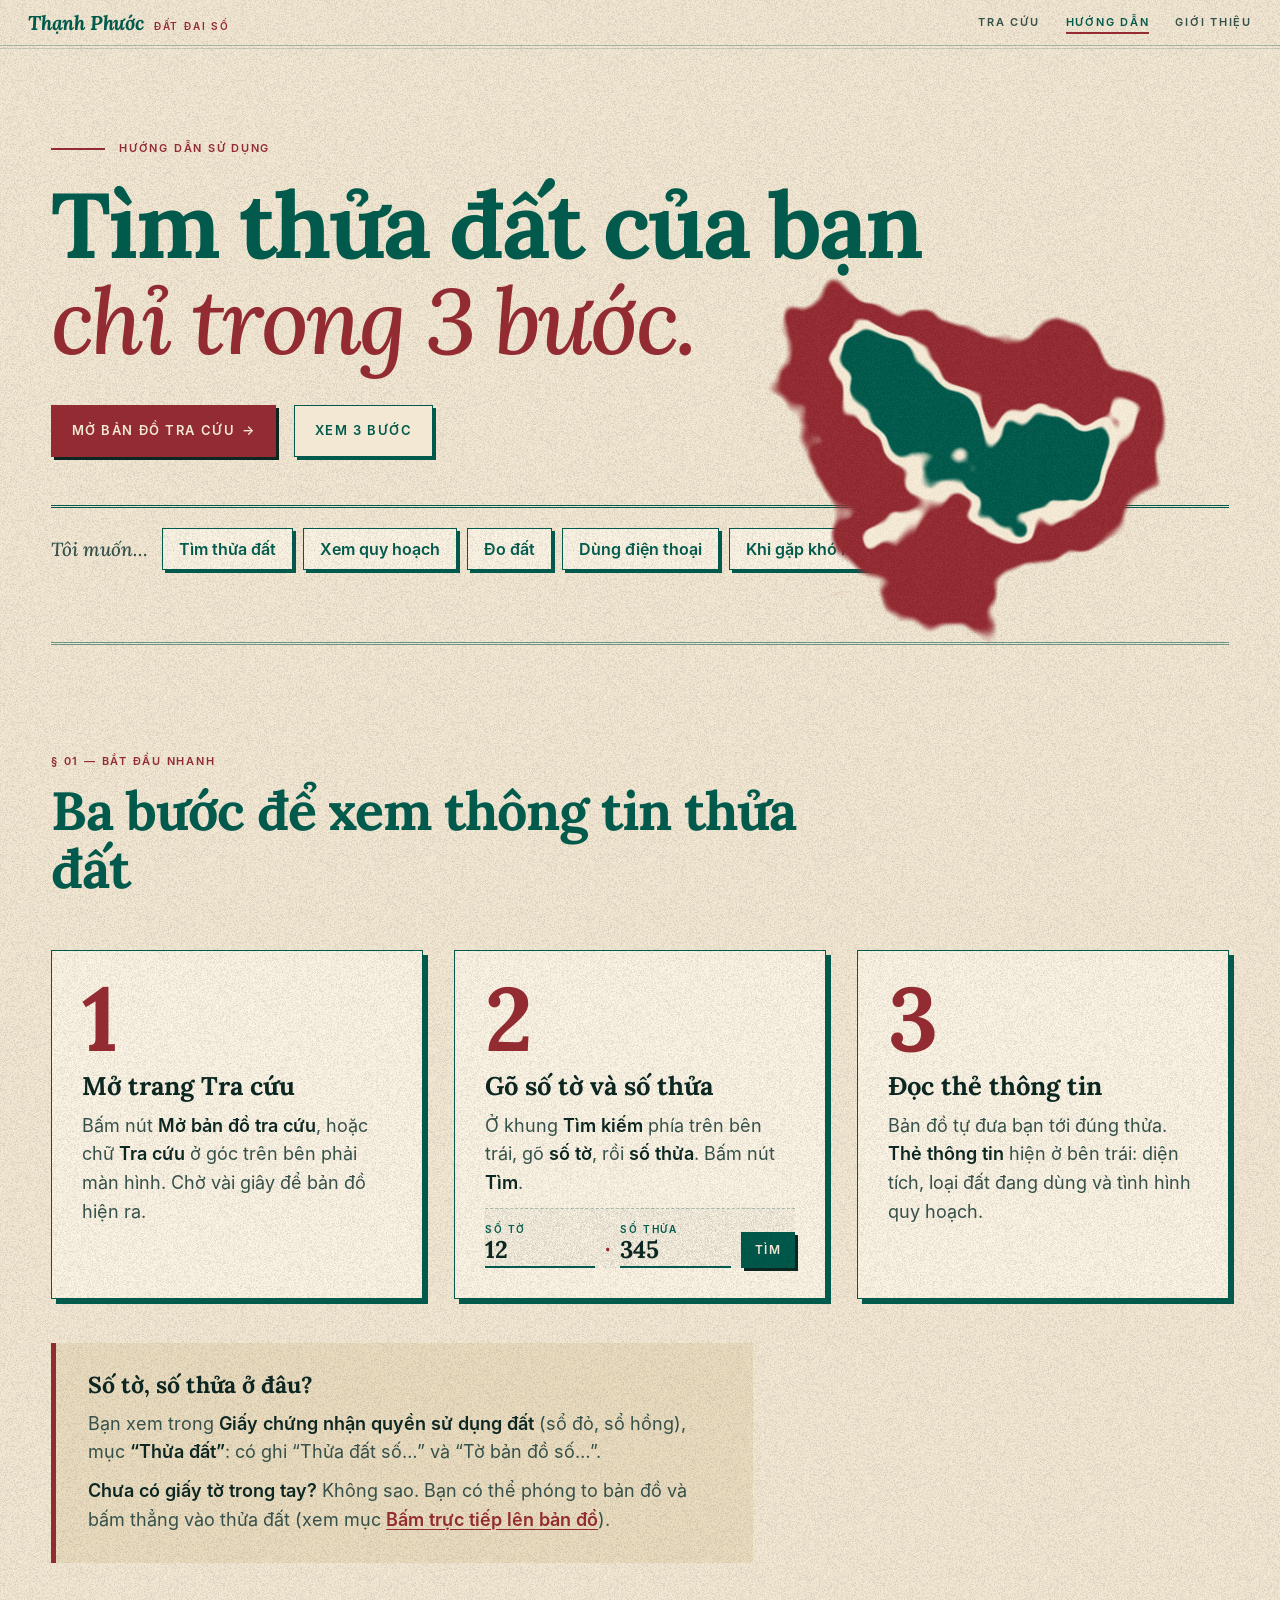
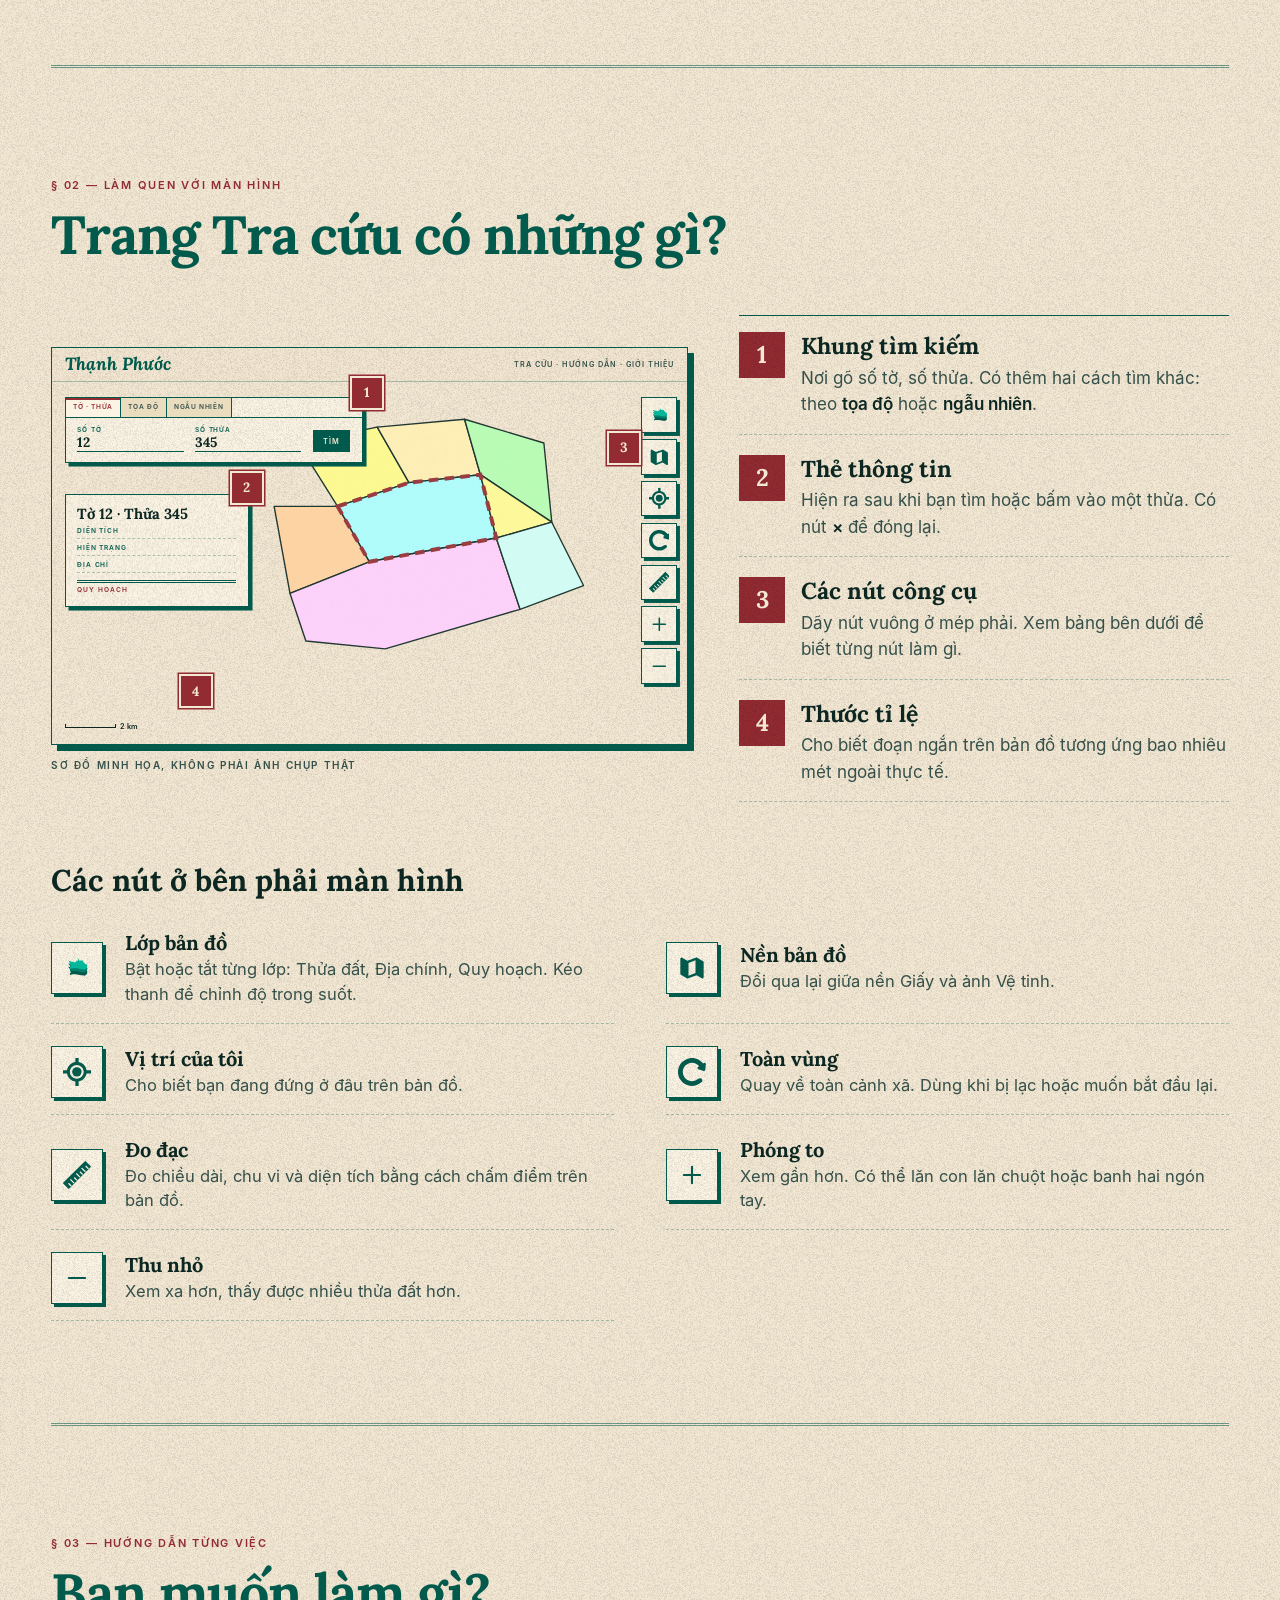
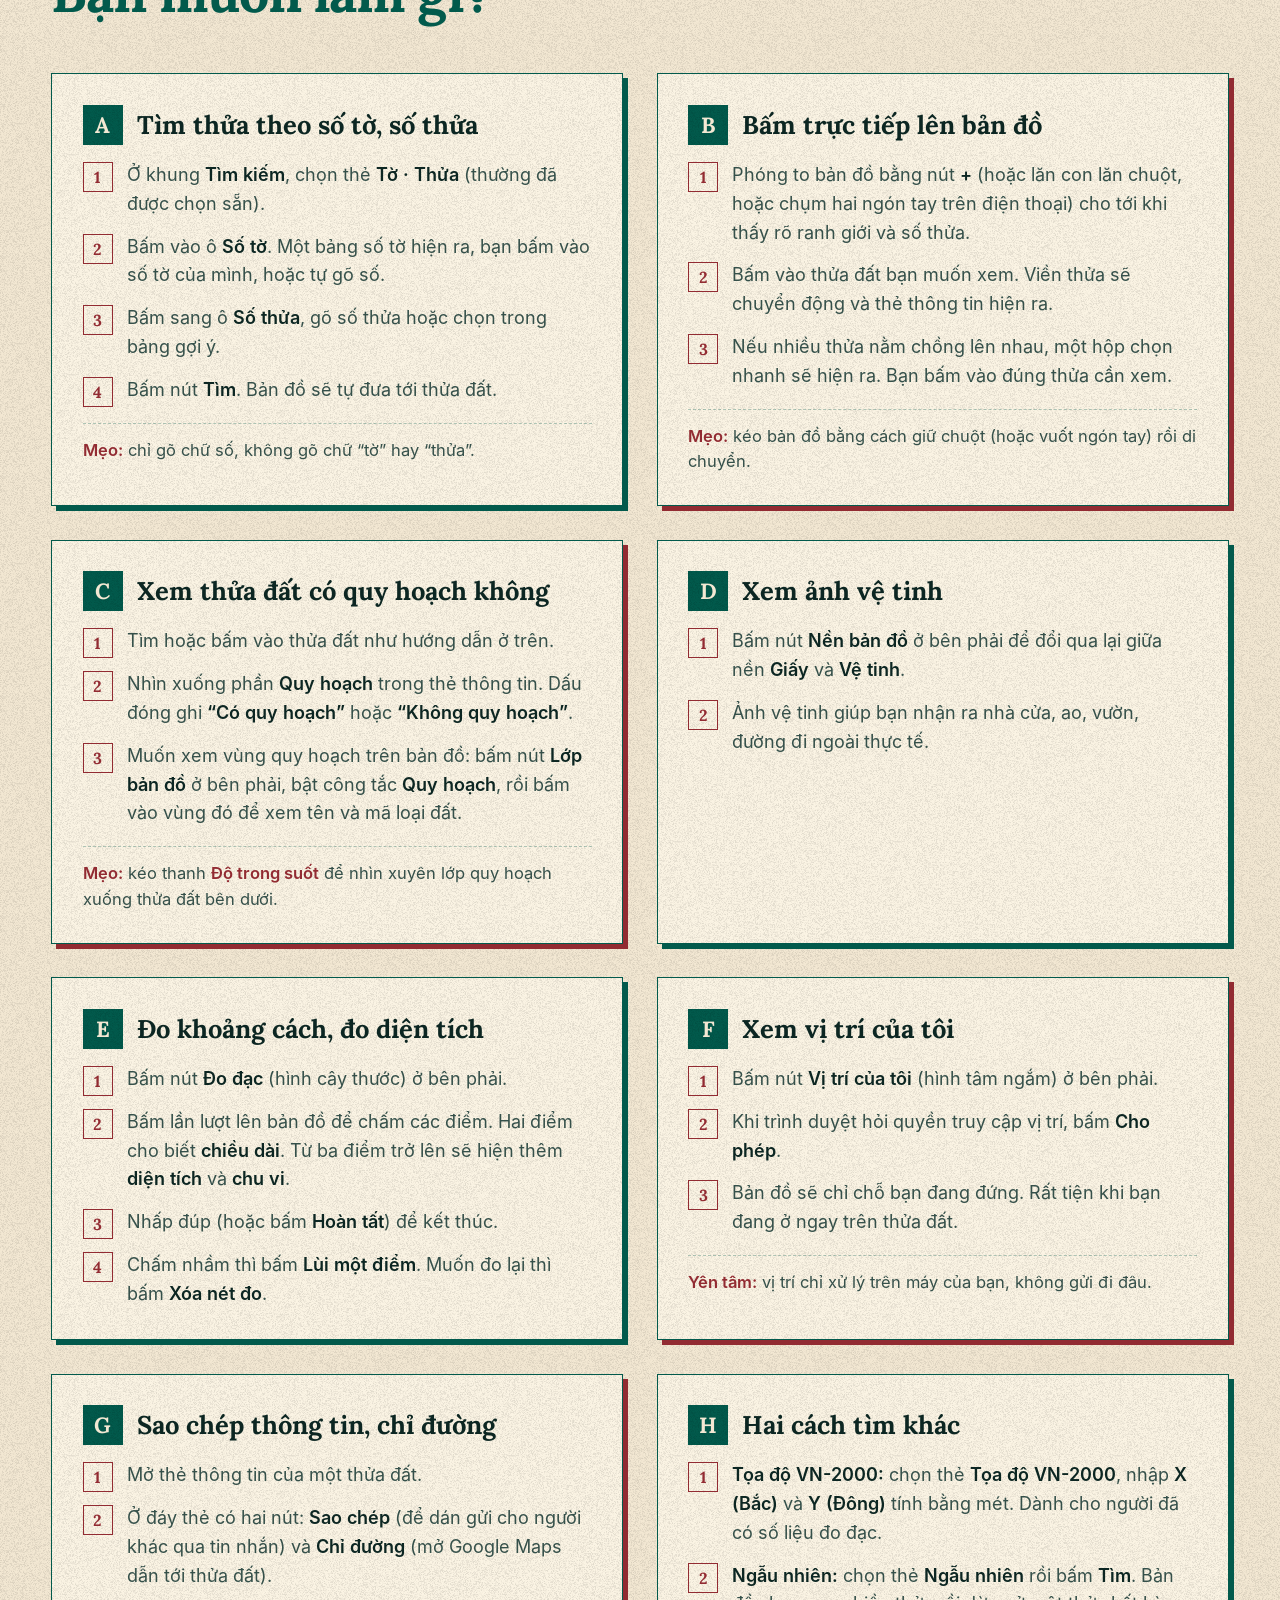
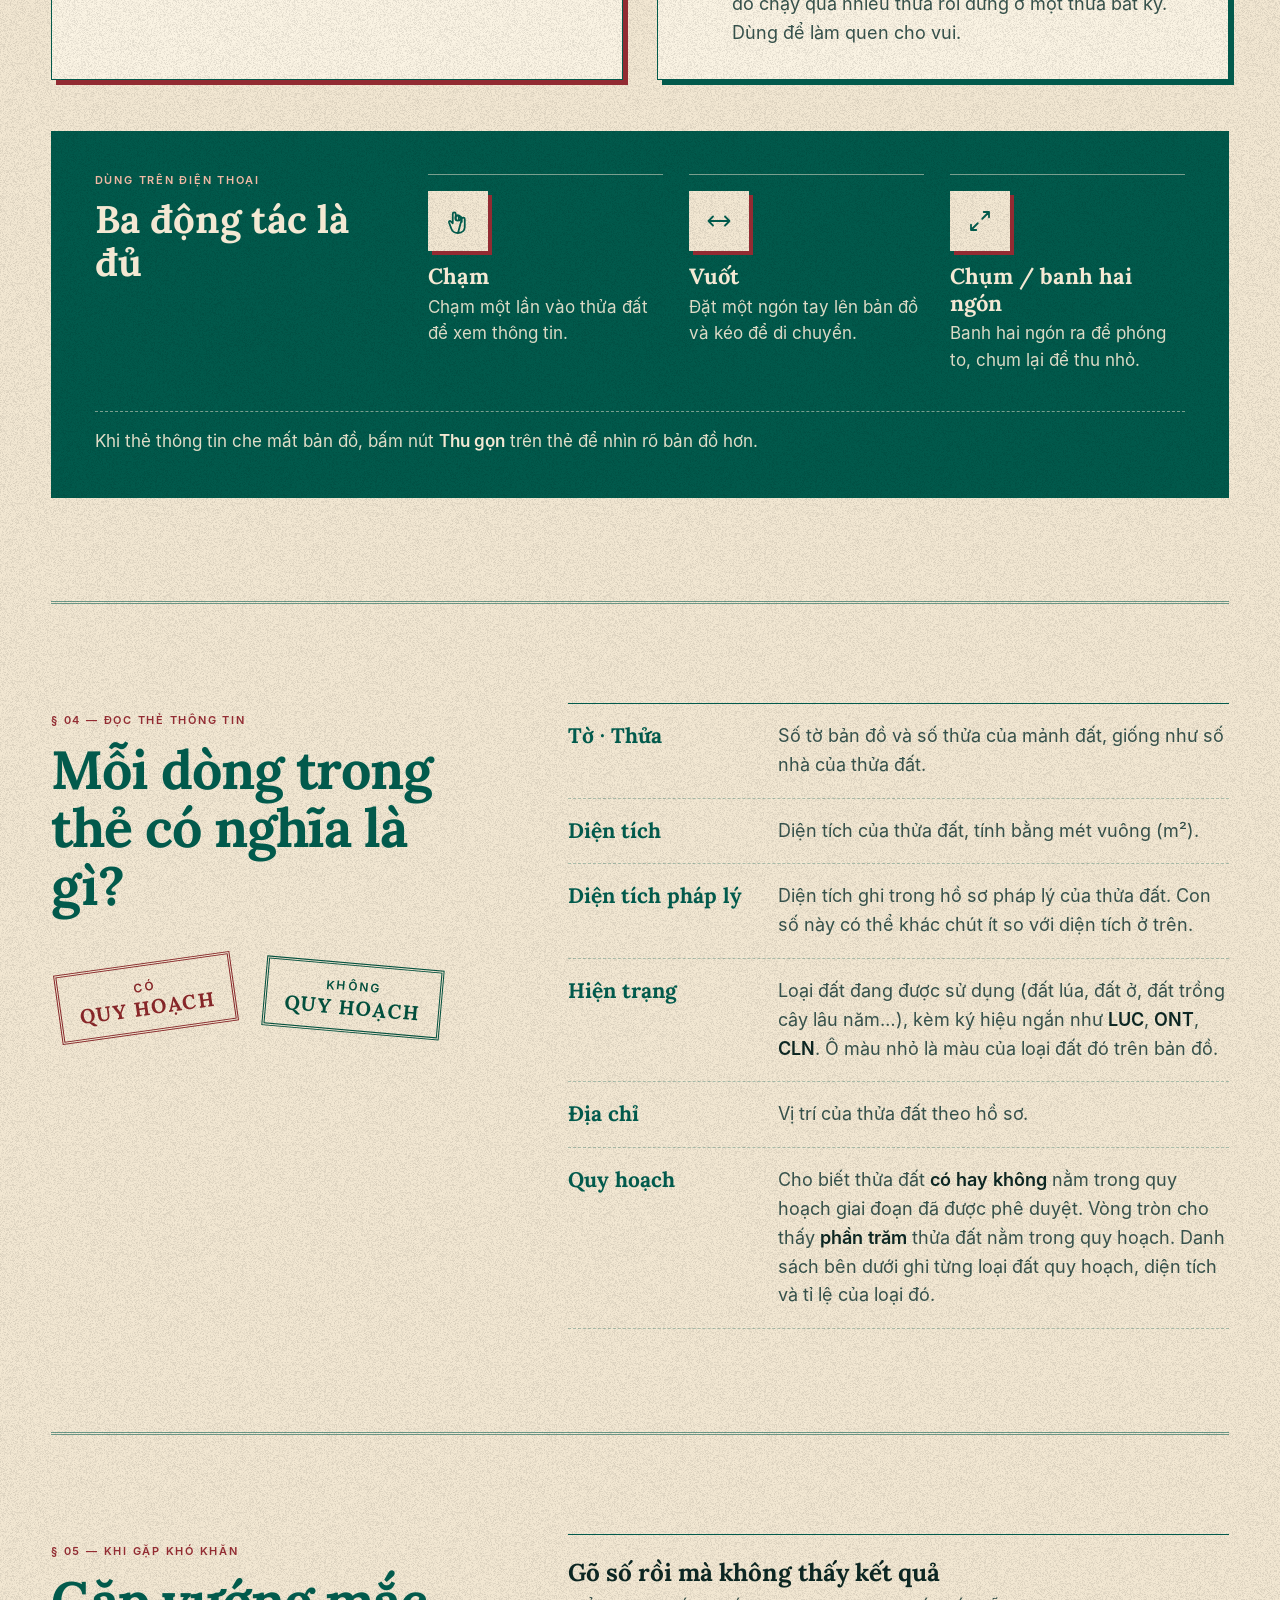
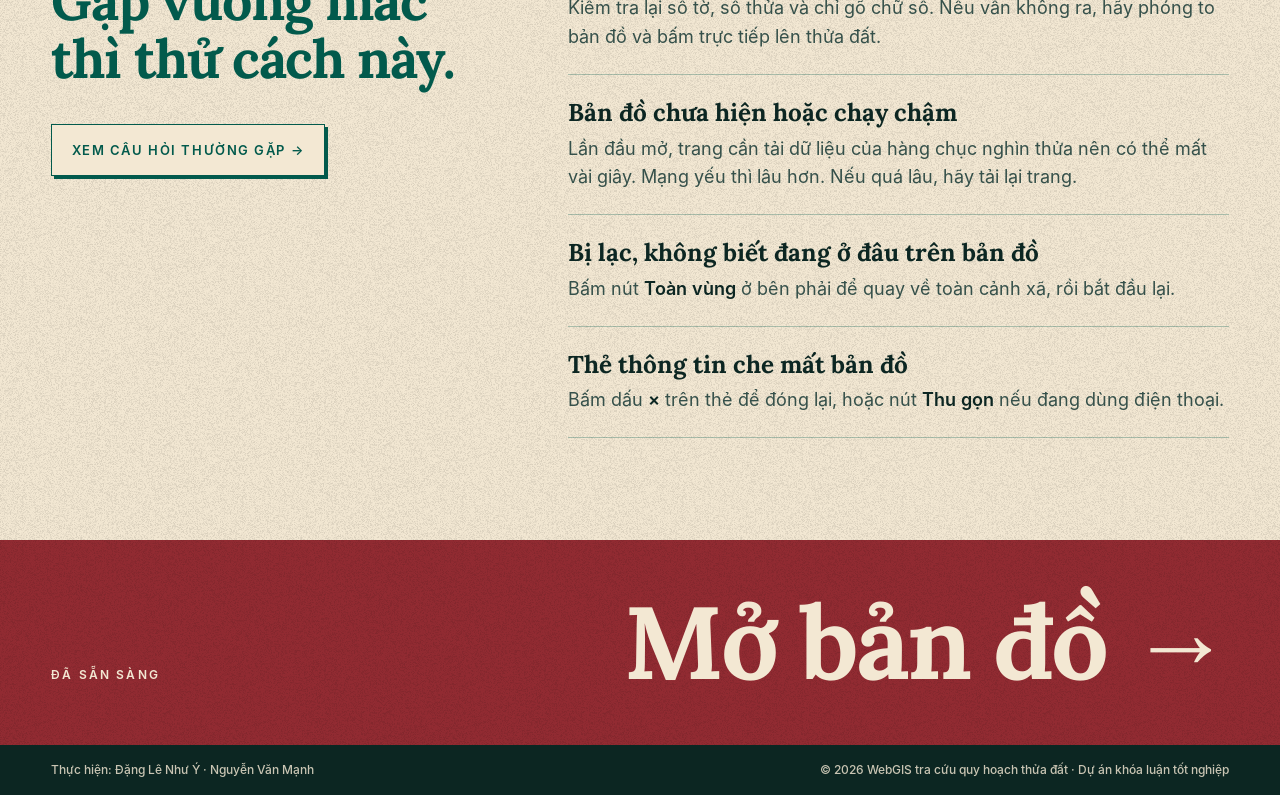
==== huongdan.html @ 4df5d6c1 "Thêm trang hướng dẫn sử dụng, đổi tên Đất đai số, thêm dòng phê duyệt quy hoạch" ====
<!doctype html>
<html lang="vi">
<head>
  <meta charset="utf-8">
  <meta name="viewport" content="width=device-width, initial-scale=1, viewport-fit=cover">
  <meta http-equiv="Content-Security-Policy" content="default-src 'self'; script-src 'self'; style-src 'self'; img-src 'self' data: blob:; font-src 'self'; connect-src 'self'; object-src 'none'; base-uri 'none'; form-action 'none'">
  <meta name="referrer" content="no-referrer">
  <meta name="color-scheme" content="light">
  <meta name="theme-color" content="#f3e8d3">
  <title>Hướng dẫn sử dụng</title>
  <meta name="description" content="Hướng dẫn từng bước: cách tìm thửa đất, xem quy hoạch, đo khoảng cách và đọc thông tin trên bản đồ.">
  <link rel="canonical" href="https://hunxdan.github.io/webgis_thanhphuoc/huongdan.html">
  <meta property="og:type" content="website">
  <meta property="og:site_name" content="Đất đai số · Thạnh Phước">
  <meta property="og:locale" content="vi_VN">
  <meta property="og:title" content="Hướng dẫn sử dụng · Thạnh Phước, Vĩnh Long">
  <meta property="og:description" content="Hướng dẫn từng bước: cách tìm thửa đất, xem quy hoạch, đo khoảng cách và đọc thông tin trên bản đồ.">
  <meta property="og:url" content="https://hunxdan.github.io/webgis_thanhphuoc/huongdan.html">
  <meta property="og:image" content="https://hunxdan.github.io/webgis_thanhphuoc/assets/img/og-image.png">
  <meta property="og:image:type" content="image/png">
  <meta property="og:image:width" content="1200">
  <meta property="og:image:height" content="630">
  <meta property="og:image:alt" content="Bản đồ thửa đất xã Thạnh Phước, Vĩnh Long — Đất đai số">
  <meta name="twitter:card" content="summary_large_image">
  <meta name="twitter:title" content="Hướng dẫn sử dụng · Thạnh Phước, Vĩnh Long">
  <meta name="twitter:description" content="Hướng dẫn từng bước: cách tìm thửa đất, xem quy hoạch, đo khoảng cách và đọc thông tin trên bản đồ.">
  <meta name="twitter:image" content="https://hunxdan.github.io/webgis_thanhphuoc/assets/img/og-image.png">
  <link rel="icon" href="assets/img/favicon.png" type="image/png">
  <link rel="apple-touch-icon" href="assets/img/apple-touch-icon.png">
  <link rel="stylesheet" href="assets/css/base.css">
  <link rel="stylesheet" href="assets/css/landing.css">
  <link rel="stylesheet" href="assets/css/guide.css">
  <script src="assets/js/boot.js"></script>
  <script src="config.js"></script>
</head>
<body class="page-landing page-guide" data-title="Hướng dẫn sử dụng">
  <a class="skip" href="#main">Bỏ qua tới nội dung</a>
  <header class="bar">
    <a class="brand" href="landing.html" data-curtain aria-label="Trang giới thiệu"><b data-cfg="TEN_XA"></b><span data-cfg="TEN_RUT_GON"></span></a>
    <nav class="nav" aria-label="Điều hướng chính">
      <a href="index.html" data-curtain>Tra cứu</a>
      <a href="huongdan.html" aria-current="page">Hướng dẫn</a>
      <a href="landing.html" data-curtain>Giới thiệu</a>
    </nav>
  </header>

  <main id="main">
    <!-- Mở đầu -->
    <section class="gk-hero" aria-labelledby="gk-title">
      <div class="wrap gk-hero__in">
        <p class="tag red gk-hero__k">Hướng dẫn sử dụng</p>
        <h1 class="gk-hero__t" id="gk-title">Tìm thửa đất của bạn<br><em>chỉ trong 3 bước.</em></h1>
        <div class="gk-hero__cta">
          <a class="btn btn--red gk-btn" href="index.html" data-curtain>Mở bản đồ tra cứu <span aria-hidden="true">→</span></a>
          <a class="btn gk-btn" href="#gk-quick">Xem 3 bước</a>
        </div>
        <nav class="gk-jump" aria-label="Chuyển nhanh tới việc cần làm">
          <span class="gk-jump__l">Tôi muốn…</span>
          <a href="#gk-find">Tìm thửa đất</a>
          <a href="#gk-plan">Xem quy hoạch</a>
          <a href="#gk-measure">Đo đất</a>
          <a href="#gk-phone">Dùng điện thoại</a>
          <a href="#gk-help">Khi gặp khó khăn</a>
        </nav>
      </div>
    </section>

    <!-- 1. Ba bước -->
    <section class="sec gk-sec" id="gk-quick" aria-labelledby="gk-quick-h">
      <div class="wrap">
        <p class="tag red">§ 01 — Bắt đầu nhanh</p>
        <h2 class="gk-h2" id="gk-quick-h">Ba bước để xem thông tin thửa đất</h2>
        <ol class="gk-steps3">
          <li class="gk-s3">
            <span class="gk-s3__n num" aria-hidden="true">1</span>
            <h3>Mở trang Tra cứu</h3>
            <p>Bấm nút <b>Mở bản đồ tra cứu</b>, hoặc chữ <b>Tra cứu</b> ở góc trên bên phải màn hình. Chờ vài giây để bản đồ hiện ra.</p>
          </li>
          <li class="gk-s3">
            <span class="gk-s3__n num" aria-hidden="true">2</span>
            <h3>Gõ số tờ và số thửa</h3>
            <p>Ở khung <b>Tìm kiếm</b> phía trên bên trái, gõ <b>số tờ</b>, rồi <b>số thửa</b>. Bấm nút <b>Tìm</b>.</p>
            <div class="gk-mini" aria-hidden="true">
              <div class="gk-mini__f"><small>Số tờ</small><b>12</b></div>
              <i>·</i>
              <div class="gk-mini__f"><small>Số thửa</small><b>345</b></div>
              <span class="gk-mini__b">Tìm</span>
            </div>
          </li>
          <li class="gk-s3">
            <span class="gk-s3__n num" aria-hidden="true">3</span>
            <h3>Đọc thẻ thông tin</h3>
            <p>Bản đồ tự đưa bạn tới đúng thửa. <b>Thẻ thông tin</b> hiện ở bên trái: diện tích, loại đất đang dùng và tình hình quy hoạch.</p>
          </li>
        </ol>
        <aside class="gk-note" aria-label="Mẹo tìm số tờ, số thửa">
          <b>Số tờ, số thửa ở đâu?</b>
          <p>Bạn xem trong <b>Giấy chứng nhận quyền sử dụng đất</b> (sổ đỏ, sổ hồng), mục <b>“Thửa đất”</b>: có ghi “Thửa đất số…” và “Tờ bản đồ số…”.</p>
          <p><b>Chưa có giấy tờ trong tay?</b> Không sao. Bạn có thể phóng to bản đồ và bấm thẳng vào thửa đất (xem mục <a href="#gk-click">Bấm trực tiếp lên bản đồ</a>).</p>
        </aside>
      </div>
    </section>

    <!-- 2. Làm quen màn hình -->
    <section class="sec gk-sec" id="gk-screen" aria-labelledby="gk-screen-h">
      <div class="wrap">
        <p class="tag red">§ 02 — Làm quen với màn hình</p>
        <h2 class="gk-h2" id="gk-screen-h">Trang Tra cứu có những gì?</h2>
        <div class="gk-screen-grid">
          <figure class="gk-fig">
            <div class="gk-screen" role="img" aria-label="Sơ đồ màn hình Tra cứu: 1 là khung tìm kiếm ở góc trên bên trái, 2 là thẻ thông tin bên trái, 3 là các nút công cụ ở bên phải, 4 là thước tỉ lệ ở góc dưới bên trái.">
              <svg class="gk-screen__map" viewBox="0 0 160 100" preserveAspectRatio="none" aria-hidden="true">
                <g stroke="#0c2622" stroke-width=".35" stroke-linejoin="round">
                  <path d="M62 24 L82 20 L90 34 L72 40 Z" fill="#fffc8c"/>
                  <path d="M82 20 L104 18 L108 32 L90 34 Z" fill="#fff0b4"/>
                  <path d="M72 40 L90 34 L108 32 L112 48 L80 54 Z" fill="#aaffff"/>
                  <path d="M56 40 L72 40 L80 54 L60 62 Z" fill="#ffd2a0"/>
                  <path d="M60 62 L80 54 L112 48 L118 66 L84 76 L64 74 Z" fill="#ffd0ff"/>
                  <path d="M104 18 L124 24 L126 44 L108 32 Z" fill="#b4ffb4"/>
                  <path d="M108 32 L126 44 L112 48 Z" fill="#fffc96"/>
                  <path d="M118 66 L112 48 L126 44 L134 60 Z" fill="#cffff8"/>
                </g>
                <path d="M72 40 L90 34 L108 32 L112 48 L80 54 Z" fill="none" stroke="#922b32" stroke-width="1" stroke-dasharray="2.4 1.6"/>
              </svg>
              <div class="gk-screen__bar"><b>Thạnh Phước</b><span>Tra cứu · Hướng dẫn · Giới thiệu</span></div>
              <div class="gk-screen__find">
                <div class="gk-screen__tabs"><i class="on">Tờ · Thửa</i><i>Tọa độ</i><i>Ngẫu nhiên</i></div>
                <div class="gk-screen__fields"><span>Số tờ <b>12</b></span><span>Số thửa <b>345</b></span><em>Tìm</em></div>
              </div>
              <div class="gk-screen__card">
                <b>Tờ 12 · Thửa 345</b>
                <span>Diện tích</span><span>Hiện trạng</span><span>Địa chỉ</span>
                <em>Quy hoạch</em>
              </div>
              <div class="gk-screen__tools" id="gk-mock-tools" aria-hidden="true"></div>
              <div class="gk-screen__scale"><i></i>2 km</div>
              <span class="gk-pin gk-pin--1" aria-hidden="true">1</span>
              <span class="gk-pin gk-pin--2" aria-hidden="true">2</span>
              <span class="gk-pin gk-pin--3" aria-hidden="true">3</span>
              <span class="gk-pin gk-pin--4" aria-hidden="true">4</span>
            </div>
            <figcaption class="tag">Sơ đồ minh họa, không phải ảnh chụp thật</figcaption>
          </figure>
          <ol class="gk-legend">
            <li><span class="gk-legend__n num">1</span><div><h3>Khung tìm kiếm</h3><p>Nơi gõ số tờ, số thửa. Có thêm hai cách tìm khác: theo <b>tọa độ</b> hoặc <b>ngẫu nhiên</b>.</p></div></li>
            <li><span class="gk-legend__n num">2</span><div><h3>Thẻ thông tin</h3><p>Hiện ra sau khi bạn tìm hoặc bấm vào một thửa. Có nút <b>×</b> để đóng lại.</p></div></li>
            <li><span class="gk-legend__n num">3</span><div><h3>Các nút công cụ</h3><p>Dãy nút vuông ở mép phải. Xem bảng bên dưới để biết từng nút làm gì.</p></div></li>
            <li><span class="gk-legend__n num">4</span><div><h3>Thước tỉ lệ</h3><p>Cho biết đoạn ngắn trên bản đồ tương ứng bao nhiêu mét ngoài thực tế.</p></div></li>
          </ol>
        </div>

        <h3 class="gk-h3">Các nút ở bên phải màn hình</h3>
        <ul class="gk-tools" id="gk-tools" aria-label="Danh sách nút công cụ"></ul>
      </div>
    </section>

    <!-- 3. Từng việc -->
    <section class="sec gk-sec" id="gk-tasks" aria-labelledby="gk-tasks-h">
      <div class="wrap">
        <p class="tag red">§ 03 — Hướng dẫn từng việc</p>
        <h2 class="gk-h2" id="gk-tasks-h">Bạn muốn làm gì?</h2>
        <div class="gk-cards">

          <article class="gk-card" id="gk-find" aria-labelledby="t1">
            <h3 id="t1"><span class="num">A</span>Tìm thửa theo số tờ, số thửa</h3>
            <ol>
              <li>Ở khung <b>Tìm kiếm</b>, chọn thẻ <b>Tờ · Thửa</b> (thường đã được chọn sẵn).</li>
              <li>Bấm vào ô <b>Số tờ</b>. Một bảng số tờ hiện ra, bạn bấm vào số tờ của mình, hoặc tự gõ số.</li>
              <li>Bấm sang ô <b>Số thửa</b>, gõ số thửa hoặc chọn trong bảng gợi ý.</li>
              <li>Bấm nút <b>Tìm</b>. Bản đồ sẽ tự đưa tới thửa đất.</li>
            </ol>
            <p class="gk-tip"><b>Mẹo:</b> chỉ gõ chữ số, không gõ chữ “tờ” hay “thửa”.</p>
          </article>

          <article class="gk-card" id="gk-click" aria-labelledby="t2">
            <h3 id="t2"><span class="num">B</span>Bấm trực tiếp lên bản đồ</h3>
            <ol>
              <li>Phóng to bản đồ bằng nút <b>+</b> (hoặc lăn con lăn chuột, hoặc chụm hai ngón tay trên điện thoại) cho tới khi thấy rõ ranh giới và số thửa.</li>
              <li>Bấm vào thửa đất bạn muốn xem. Viền thửa sẽ chuyển động và thẻ thông tin hiện ra.</li>
              <li>Nếu nhiều thửa nằm chồng lên nhau, một hộp chọn nhanh sẽ hiện ra. Bạn bấm vào đúng thửa cần xem.</li>
            </ol>
            <p class="gk-tip"><b>Mẹo:</b> kéo bản đồ bằng cách giữ chuột (hoặc vuốt ngón tay) rồi di chuyển.</p>
          </article>

          <article class="gk-card" id="gk-plan" aria-labelledby="t3">
            <h3 id="t3"><span class="num">C</span>Xem thửa đất có quy hoạch không</h3>
            <ol>
              <li>Tìm hoặc bấm vào thửa đất như hướng dẫn ở trên.</li>
              <li>Nhìn xuống phần <b>Quy hoạch</b> trong thẻ thông tin. Dấu đóng ghi <b>“Có quy hoạch”</b> hoặc <b>“Không quy hoạch”</b>.</li>
              <li>Muốn xem vùng quy hoạch trên bản đồ: bấm nút <b>Lớp bản đồ</b> ở bên phải, bật công tắc <b>Quy hoạch</b>, rồi bấm vào vùng đó để xem tên và mã loại đất.</li>
            </ol>
            <p class="gk-tip"><b>Mẹo:</b> kéo thanh <b>Độ trong suốt</b> để nhìn xuyên lớp quy hoạch xuống thửa đất bên dưới.</p>
          </article>

          <article class="gk-card" id="gk-sat" aria-labelledby="t4">
            <h3 id="t4"><span class="num">D</span>Xem ảnh vệ tinh</h3>
            <ol>
              <li>Bấm nút <b>Nền bản đồ</b> ở bên phải để đổi qua lại giữa nền <b>Giấy</b> và <b>Vệ tinh</b>.</li>
              <li>Ảnh vệ tinh giúp bạn nhận ra nhà cửa, ao, vườn, đường đi ngoài thực tế.</li>
            </ol>
          </article>

          <article class="gk-card" id="gk-measure" aria-labelledby="t5">
            <h3 id="t5"><span class="num">E</span>Đo khoảng cách, đo diện tích</h3>
            <ol>
              <li>Bấm nút <b>Đo đạc</b> (hình cây thước) ở bên phải.</li>
              <li>Bấm lần lượt lên bản đồ để chấm các điểm. Hai điểm cho biết <b>chiều dài</b>. Từ ba điểm trở lên sẽ hiện thêm <b>diện tích</b> và <b>chu vi</b>.</li>
              <li>Nhấp đúp (hoặc bấm <b>Hoàn tất</b>) để kết thúc.</li>
              <li>Chấm nhầm thì bấm <b>Lùi một điểm</b>. Muốn đo lại thì bấm <b>Xóa nét đo</b>.</li>
            </ol>
          </article>

          <article class="gk-card" id="gk-gps" aria-labelledby="t6">
            <h3 id="t6"><span class="num">F</span>Xem vị trí của tôi</h3>
            <ol>
              <li>Bấm nút <b>Vị trí của tôi</b> (hình tâm ngắm) ở bên phải.</li>
              <li>Khi trình duyệt hỏi quyền truy cập vị trí, bấm <b>Cho phép</b>.</li>
              <li>Bản đồ sẽ chỉ chỗ bạn đang đứng. Rất tiện khi bạn đang ở ngay trên thửa đất.</li>
            </ol>
            <p class="gk-tip"><b>Yên tâm:</b> vị trí chỉ xử lý trên máy của bạn, không gửi đi đâu.</p>
          </article>

          <article class="gk-card" id="gk-share" aria-labelledby="t7">
            <h3 id="t7"><span class="num">G</span>Sao chép thông tin, chỉ đường</h3>
            <ol>
              <li>Mở thẻ thông tin của một thửa đất.</li>
              <li>Ở đáy thẻ có hai nút: <b>Sao chép</b> (để dán gửi cho người khác qua tin nhắn) và <b>Chỉ đường</b> (mở Google Maps dẫn tới thửa đất).</li>
            </ol>
          </article>

          <article class="gk-card" id="gk-other" aria-labelledby="t8">
            <h3 id="t8"><span class="num">H</span>Hai cách tìm khác</h3>
            <ol>
              <li><b>Tọa độ VN-2000:</b> chọn thẻ <b>Tọa độ VN-2000</b>, nhập <b>X (Bắc)</b> và <b>Y (Đông)</b> tính bằng mét. Dành cho người đã có số liệu đo đạc.</li>
              <li><b>Ngẫu nhiên:</b> chọn thẻ <b>Ngẫu nhiên</b> rồi bấm <b>Tìm</b>. Bản đồ chạy qua nhiều thửa rồi dừng ở một thửa bất kỳ. Dùng để làm quen cho vui.</li>
            </ol>
          </article>
        </div>

        <article class="gk-phone" id="gk-phone" aria-labelledby="gk-phone-h">
          <div>
            <p class="tag red">Dùng trên điện thoại</p>
            <h3 id="gk-phone-h">Ba động tác là đủ</h3>
          </div>
          <ul class="gk-gest">
            <li><span class="gk-gest__i" aria-hidden="true"><svg viewBox="0 0 48 48" fill="none" stroke="currentColor" stroke-width="2.4" stroke-linecap="round" stroke-linejoin="round"><circle cx="24" cy="20" r="3.5"/><path d="M24 40c-5 0-8-3-9-6l-3-8c-.5-1.5 1-2.6 2.2-1.6L17 27V14.5a2 2 0 0 1 4 0V22M21 21v-2.5a2 2 0 0 1 4 0V22m0-1.5a2 2 0 0 1 4 0V25m0-3.5a2 2 0 0 1 4 0V32c0 4-3 8-9 8z"/></svg></span><div><b>Chạm</b><p>Chạm một lần vào thửa đất để xem thông tin.</p></div></li>
            <li><span class="gk-gest__i" aria-hidden="true"><svg viewBox="0 0 48 48" fill="none" stroke="currentColor" stroke-width="2.4" stroke-linecap="round" stroke-linejoin="round"><path d="M10 24h28M10 24l6-6M10 24l6 6M38 24l-6-6M38 24l-6 6"/></svg></span><div><b>Vuốt</b><p>Đặt một ngón tay lên bản đồ và kéo để di chuyển.</p></div></li>
            <li><span class="gk-gest__i" aria-hidden="true"><svg viewBox="0 0 48 48" fill="none" stroke="currentColor" stroke-width="2.4" stroke-linecap="round" stroke-linejoin="round"><path d="M12 36 21 27M36 12 27 21M12 36h7M12 36v-7M36 12h-7M36 12v7"/></svg></span><div><b>Chụm / banh hai ngón</b><p>Banh hai ngón ra để phóng to, chụm lại để thu nhỏ.</p></div></li>
          </ul>
          <p class="gk-phone__n">Khi thẻ thông tin che mất bản đồ, bấm nút <b>Thu gọn</b> trên thẻ để nhìn rõ bản đồ hơn.</p>
        </article>
      </div>
    </section>

    <!-- 4. Đọc thẻ thông tin -->
    <section class="sec gk-sec" id="gk-read" aria-labelledby="gk-read-h">
      <div class="wrap gk-read">
        <div class="gk-read__head">
          <p class="tag red">§ 04 — Đọc thẻ thông tin</p>
          <h2 class="gk-h2" id="gk-read-h">Mỗi dòng trong thẻ có nghĩa là gì?</h2>
          <div class="gk-stamps" aria-label="Hai dấu quy hoạch trong thẻ">
            <div class="gk-stamp gk-stamp--yes"><span>Có</span><b>quy hoạch</b></div>
            <div class="gk-stamp gk-stamp--no"><span>Không</span><b>quy hoạch</b></div>
          </div>
        </div>
        <dl class="gk-dl">
          <div><dt>Tờ · Thửa</dt><dd>Số tờ bản đồ và số thửa của mảnh đất, giống như số nhà của thửa đất.</dd></div>
          <div><dt>Diện tích</dt><dd>Diện tích của thửa đất, tính bằng mét vuông (m²).</dd></div>
          <div><dt>Diện tích pháp lý</dt><dd>Diện tích ghi trong hồ sơ pháp lý của thửa đất. Con số này có thể khác chút ít so với diện tích ở trên.</dd></div>
          <div><dt>Hiện trạng</dt><dd>Loại đất đang được sử dụng (đất lúa, đất ở, đất trồng cây lâu năm…), kèm ký hiệu ngắn như <b>LUC</b>, <b>ONT</b>, <b>CLN</b>. Ô màu nhỏ là màu của loại đất đó trên bản đồ.</dd></div>
          <div><dt>Địa chỉ</dt><dd>Vị trí của thửa đất theo hồ sơ.</dd></div>
          <div><dt>Quy hoạch</dt><dd>Cho biết thửa đất <b>có hay không</b> nằm trong quy hoạch giai đoạn đã được phê duyệt. Vòng tròn cho thấy <b>phần trăm</b> thửa đất nằm trong quy hoạch. Danh sách bên dưới ghi từng loại đất quy hoạch, diện tích và tỉ lệ của loại đó.</dd></div>
        </dl>
      </div>
    </section>

    <!-- 5. Khó khăn -->
    <section class="sec gk-sec" id="gk-help" aria-labelledby="gk-help-h">
      <div class="wrap gk-helpgrid">
        <div>
          <p class="tag red">§ 05 — Khi gặp khó khăn</p>
          <h2 class="gk-h2" id="gk-help-h">Gặp vướng mắc thì thử cách này.</h2>
          <a class="btn gk-btn" href="landing.html#faq" data-curtain>Xem câu hỏi thường gặp →</a>
        </div>
        <ul class="gk-trouble">
          <li><h3>Gõ số rồi mà không thấy kết quả</h3><p>Kiểm tra lại số tờ, số thửa và chỉ gõ chữ số. Nếu vẫn không ra, hãy phóng to bản đồ và bấm trực tiếp lên thửa đất.</p></li>
          <li><h3>Bản đồ chưa hiện hoặc chạy chậm</h3><p>Lần đầu mở, trang cần tải dữ liệu của hàng chục nghìn thửa nên có thể mất vài giây. Mạng yếu thì lâu hơn. Nếu quá lâu, hãy tải lại trang.</p></li>
          <li><h3>Bị lạc, không biết đang ở đâu trên bản đồ</h3><p>Bấm nút <b>Toàn vùng</b> ở bên phải để quay về toàn cảnh xã, rồi bắt đầu lại.</p></li>
          <li><h3>Thẻ thông tin che mất bản đồ</h3><p>Bấm dấu <b>×</b> trên thẻ để đóng lại, hoặc nút <b>Thu gọn</b> nếu đang dùng điện thoại.</p></li>
        </ul>
      </div>
    </section>
  </main>

  <footer class="foot">
    <a class="foot__cta" href="index.html" data-curtain><span>Đã sẵn sàng</span><b>Mở bản đồ <i aria-hidden="true">→</i></b></a>
    <div class="foot__bar">
      <p id="foot-team"></p>
      <p id="foot-copy"></p>
    </div>
  </footer>

  <div class="toast" id="toast" role="status" aria-live="polite"></div>
  <canvas id="grain" aria-hidden="true"></canvas>
  <canvas id="curtain" aria-hidden="true"></canvas>
  <noscript><p class="noscript">Một số hình minh họa cần bật JavaScript. Nội dung hướng dẫn vẫn đọc được bình thường.</p></noscript>
  <script defer src="assets/js/guide.js"></script>
</body>
</html>
---- assets/css/base.css ----
/* base.css — nền tảng thiết kế "Đất đai số": giấy kem · lục thẫm · son đỏ */
@font-face { font-family: 'Lora'; src: url('../fonts/lora.woff') format('woff'); font-weight: 400 700; font-style: normal; font-display: swap; }
@font-face { font-family: 'Lora'; src: url('../fonts/lora-italic.woff') format('woff'); font-weight: 400 700; font-style: italic; font-display: swap; }
@font-face { font-family: 'Inter'; src: url('../fonts/inter-400.woff') format('woff'); font-weight: 400; font-display: swap; }
@font-face { font-family: 'Inter'; src: url('../fonts/inter-500.woff') format('woff'); font-weight: 500; font-display: swap; }
@font-face { font-family: 'Inter'; src: url('../fonts/inter-600.woff') format('woff'); font-weight: 600 700; font-display: swap; }

:root {
  --r: 0; --r-s: 0;
  --paper: #f3e8d3;      /* 60% */
  --paper-2: #eadcbf;
  --paper-3: #dccba5;
  --green: #025a4c;      /* 30% */
  --green-2: #0a7563;
  --ink: #0c2622;
  --ink-soft: #35504a;
  --red: #922b32;        /* 10% */
  --red-2: #b44049;
  --line: rgba(2, 90, 76, .3);
  --serif: 'Lora', 'Iowan Old Style', 'Palatino Linotype', Georgia, serif;
  --sans: 'Inter', system-ui, -apple-system, 'Segoe UI', Roboto, sans-serif;
  --bar-h: 46px;
  --ease: cubic-bezier(.2, .7, .1, 1);
}

*, *::before, *::after { box-sizing: border-box; }
[hidden] { display: none !important; }
html { -webkit-text-size-adjust: 100%; scroll-behavior: auto; }
body { margin: 0; background: var(--paper); color: var(--ink); font: 400 15px/1.55 var(--sans); -webkit-font-smoothing: antialiased; text-rendering: optimizeLegibility; overflow-x: hidden; }
img, svg, canvas { display: block; max-width: 100%; }
a { color: inherit; }
button, input { font: inherit; color: inherit; }
button { cursor: pointer; }
::selection { background: var(--red); color: var(--paper); }
:focus-visible { outline: 2px solid var(--red); outline-offset: 2px; }
.sr-only { position: absolute !important; width: 1px; height: 1px; overflow: hidden; clip: rect(0 0 0 0); white-space: nowrap; }
.skip { position: fixed; left: 8px; top: -60px; z-index: 200; background: var(--green); color: var(--paper); padding: 8px 14px; text-decoration: none; }
.skip:focus { top: 8px; }

/* ---------- nhãn & nút ---------- */
.tag { font: 600 11px/1.2 var(--sans); letter-spacing: .16em; text-transform: uppercase; }
.num { font-variant-numeric: tabular-nums lining-nums; }
.btn {
  display: inline-flex; align-items: center; gap: .55em; padding: .62em 1.05em; border: 1.5px solid var(--green);
  background: var(--paper); color: var(--green); font: 600 12px/1 var(--sans); letter-spacing: .12em; text-transform: uppercase;
  text-decoration: none; box-shadow: 3px 3px 0 var(--green); transition: transform .18s var(--ease), box-shadow .18s var(--ease), background .18s, color .18s;
}
.btn { border-radius: var(--r-s); }
.btn:hover { transform: translate(2px, 2px); box-shadow: 1px 1px 0 var(--green); }
.btn:active { transform: translate(3px, 3px); box-shadow: 0 0 0 var(--green); }
.btn--solid { background: var(--green); color: var(--paper); }
.btn--red { background: var(--red); border-color: var(--red); color: var(--paper); box-shadow: 3px 3px 0 var(--ink); }
.btn--red:hover { box-shadow: 1px 1px 0 var(--ink); }
.btn[aria-pressed='true'] { background: var(--green); color: var(--paper); }
.btn svg { width: 1.2em; height: 1.2em; flex: none; }

/* ---------- thanh điều hướng mỏng ---------- */
.bar {
  position: fixed; inset: 0 0 auto 0; z-index: 60; height: var(--bar-h); display: flex; align-items: center; justify-content: space-between;
  padding: 0 clamp(14px, 2.4vw, 28px); background: color-mix(in srgb, var(--paper) 90%, transparent); backdrop-filter: blur(8px);
  border-bottom: 1px solid var(--line);
}
.bar::after { content: ''; position: absolute; left: 0; right: 0; bottom: -4px; height: 1px; background: var(--line); opacity: .6; }
.brand { display: flex; align-items: baseline; gap: 10px; text-decoration: none; }
.brand b { font: italic 700 20px/1 var(--serif); color: var(--green); letter-spacing: -.01em; }
.brand span { font: 600 10px/1 var(--sans); letter-spacing: .18em; text-transform: uppercase; color: var(--red); }
.nav { display: flex; gap: clamp(12px, 2.4vw, 26px); align-items: center; }
.nav a { font: 600 11px/1 var(--sans); letter-spacing: .16em; text-transform: uppercase; text-decoration: none; color: var(--ink-soft); padding: 6px 0; position: relative; }
.nav a::after { content: ''; position: absolute; left: 0; right: 0; bottom: 0; height: 2px; background: var(--red); transform: scaleX(0); transform-origin: left; transition: transform .3s var(--ease); }
.nav a:hover::after, .nav a[aria-current='page']::after { transform: scaleX(1); }
.nav a[aria-current='page'] { color: var(--green); }
@media (max-width: 560px) { /* ba mục điều hướng vẫn vừa một hàng trên điện thoại */
  .brand span { display: none; }
  .brand b { font-size: 17px; }
  .nav { gap: 12px; }
  .nav a { letter-spacing: .06em; font-size: 10.5px; }
}

/* ---------- lớp phủ: hạt giấy + chuyển cảnh ---------- */
#grain { display: none; } /* hạt giấy nay là nền của các bề mặt giấy (biến --grain), không còn lớp phủ toàn màn hình */
body, .bar { background-image: var(--grain, none); background-size: 220px 220px; }
#curtain { position: fixed; inset: 0; z-index: 100; width: 100%; height: 100%; pointer-events: none; }
html.js:not(.curtain-ready) #curtain { background: var(--green); }
html.js:not(.curtain-ready) body { visibility: hidden; }

/* tách chữ */
.sp-m { display: inline-block; overflow: hidden; vertical-align: top; padding: .08em .02em .14em; margin: -.08em -.02em -.14em; }
.sp-w { display: inline-block; white-space: pre; will-change: transform; }
.sp-c { display: inline-block; will-change: transform; }

/* toast */
.toast { position: fixed; left: 50%; bottom: 28px; z-index: 80; transform: translate(-50%, 20px); opacity: 0; pointer-events: none; background: var(--ink); color: var(--paper); padding: 10px 16px; font: 500 13px/1.3 var(--sans); max-width: min(92vw, 460px); box-shadow: 4px 4px 0 var(--red); transition: opacity .25s, transform .25s var(--ease); }
.toast.on { opacity: 1; transform: translate(-50%, 0); }

@media (prefers-reduced-motion: reduce) {
  *, *::before, *::after { transition-duration: .001ms !important; animation-duration: .001ms !important; }
}
---- assets/css/landing.css ----
/* landing.css — trang giới thiệu "Đất đai số" */
.page-landing { background: var(--paper); }
#stage { position: fixed; inset: 0; width: 100%; height: 100%; z-index: 0; pointer-events: none; }
main, .foot { position: relative; z-index: 1; }
.wrap { width: min(1280px, 100%); margin: 0 auto; padding: 0 clamp(16px, 4vw, 56px); }
.sec { position: relative; background: var(--paper); padding: clamp(80px, 12vw, 160px) 0; z-index: 2; }
.sec::before { content: ''; position: absolute; left: clamp(16px, 4vw, 56px); right: clamp(16px, 4vw, 56px); top: 0; border-top: 3px double var(--green); opacity: .55; }
.red { color: var(--red); }
.h2 { margin: 14px 0 0; font: 700 clamp(34px, 5.6vw, 88px)/1.02 var(--serif); letter-spacing: -.022em; color: var(--green); max-width: 16ch; }
.h2 em, .layers h2 em { color: var(--red); font-weight: 500; }
.lead { font: 400 clamp(18px, 1.7vw, 24px)/1.55 var(--serif); max-width: 36ch; }
em { font-style: italic; }

/* ---------- 1. mở đầu ---------- */
.hero { height: 230vh; }
.hero__stick { position: sticky; top: 0; height: 100dvh; display: flex; flex-direction: column; justify-content: center; padding: calc(var(--bar-h) + 20px) clamp(16px, 4vw, 56px) 48px; }
.hero__kicker { color: var(--red); margin: 0 0 clamp(8px, 2vh, 22px); display: flex; align-items: center; gap: 14px; }
.hero__kicker::before { content: ''; width: 54px; border-top: 2px solid var(--red); }
.hero__title { margin: 0; font: 700 clamp(76px, 17.5vw, 290px)/.8 var(--serif); letter-spacing: -.045em; color: var(--green); display: flex; flex-direction: column; }
.hero__title .ln { display: block; padding-bottom: .06em; }
.hero__title .ln--2 { font-style: italic; font-weight: 500; color: var(--red); margin-left: .12em; letter-spacing: -.035em; }
.hero__lede { margin: clamp(16px, 3vh, 34px) 0 0; max-width: 34ch; font: 400 clamp(16px, 1.5vw, 21px)/1.5 var(--serif); font-style: italic; }
.hero__cta { display: flex; gap: 16px; flex-wrap: wrap; margin-top: clamp(16px, 3vh, 30px); }
.hero__side { position: absolute; right: clamp(10px, 1.6vw, 24px); top: 50%; margin: 0; writing-mode: vertical-rl; transform: translateY(-50%) rotate(180deg); color: var(--green); opacity: .8; }
.hero__coords { position: absolute; left: clamp(16px, 4vw, 56px); bottom: 22px; margin: 0; font: 500 11px/1.4 var(--sans); letter-spacing: .1em; color: var(--ink-soft); text-transform: uppercase; }
.hero__scroll { position: absolute; right: clamp(48px, 6vw, 90px); bottom: 22px; display: flex; align-items: center; gap: 12px; color: var(--green); }
.hero__scroll i { display: block; width: 1.5px; height: 46px; background: var(--green); transform-origin: top; animation: scrollLine 2.2s var(--ease) infinite; }
@keyframes scrollLine { 0% { transform: scaleY(0); } 55% { transform: scaleY(1); } 100% { transform: scaleY(1); opacity: 0; } }

/* ---------- 2. tuyên ngôn ---------- */
.manifesto { height: 240vh; }
.manifesto__stick { position: sticky; top: 0; height: 100dvh; display: flex; flex-direction: column; justify-content: center; padding: var(--bar-h) clamp(16px, 4vw, 56px) 0; max-width: 1280px; margin: 0 auto; }
.manifesto__k { color: var(--red); margin: 0 0 24px; }
.manifesto__t { margin: 0; font: 500 clamp(28px, 4.6vw, 70px)/1.12 var(--serif); letter-spacing: -.018em; max-width: min(21ch, 50vw); color: var(--ink); }
.manifesto__t .sp-w { transition: none; }
.manifesto__t em { color: var(--red); }

/* ---------- 3. bốn tầng ---------- */
.layers { height: 620vh; }
.layers__stick { position: sticky; top: 0; height: 100dvh; display: grid; grid-template-columns: minmax(300px, 460px) 1fr; padding: calc(var(--bar-h) + 16px) clamp(16px, 4vw, 56px) 24px; align-items: center; }
.layers__txt { border-radius: var(--r); background: color-mix(in srgb, var(--paper) 90%, transparent); border: 1.5px solid var(--green); box-shadow: 5px 5px 0 var(--green); padding: clamp(16px, 2.4vw, 30px); backdrop-filter: blur(4px); max-height: calc(100dvh - var(--bar-h) - 44px); overflow: hidden; }
.layers__txt .tag { color: var(--red); margin: 0; }
.layers h2 { margin: 8px 0 clamp(10px, 2vh, 22px); font: 700 clamp(30px, 3.6vw, 54px)/1.02 var(--serif); color: var(--green); letter-spacing: -.02em; }
.steps { list-style: none; margin: 0; padding: 0; display: grid; gap: 0; }
.step { display: grid; grid-template-columns: 54px 1fr; gap: 10px; padding: clamp(6px, 1.2vh, 14px) 0; border-top: 1px dashed var(--line); opacity: .38; transition: opacity .4s var(--ease); }
.step.on { opacity: 1; }
.step__n { font: 700 34px/1 var(--serif); color: var(--red); }
.step h3 { margin: 0; font: 700 clamp(18px, 1.5vw, 22px)/1.2 var(--serif); }
.step__src { margin: 2px 0 4px; color: var(--green); font-size: 9.5px; }
.step p:last-child { margin: 0; font-size: 13px; line-height: 1.45; max-height: 0; overflow: hidden; opacity: 0; transition: max-height .5s var(--ease), opacity .4s; }
.step.on p:last-child { max-height: 110px; opacity: 1; }
.lbls .lbl { position: fixed; left: 0; top: 0; z-index: 3; display: flex; align-items: center; gap: 10px; padding: 5px 10px 5px 8px; background: var(--ink); color: var(--paper); font: 600 10.5px/1 var(--sans); letter-spacing: .14em; text-transform: uppercase; opacity: 0; pointer-events: none; will-change: transform, opacity; }
.lbl i { width: 8px; height: 8px; background: var(--red); display: block; }
.lbl[data-i='0'] { background: var(--green); }

/* ---------- sơ đồ cấu trúc ---------- */
.tree { margin-top: clamp(30px, 5vw, 70px); overflow-x: auto; padding-bottom: 10px; }
.tree svg { width: 100%; min-width: 720px; height: auto; }
.tr-lines path { stroke: var(--green); stroke-width: 1.8; stroke-linecap: round; }
.tr-lines .tr-soft { stroke-dasharray: 3 5; opacity: 0; }
.tr-node rect { fill: #fbf4e4; stroke: var(--green); stroke-width: 1.8; }
.tr-node text { font: 700 17px var(--serif); fill: var(--ink); letter-spacing: .02em; }
.tr-root rect { fill: var(--green); }
.tr-root text { fill: var(--paper); font-size: 19px; letter-spacing: .14em; }
.tr-data text { font: 600 13.5px var(--sans); letter-spacing: .08em; }
.tr-redb rect { stroke: var(--red); }
.tr-sat rect { stroke-dasharray: 5 4; }
.tr-cap { font: 600 11px var(--sans); fill: var(--red); letter-spacing: .12em; }
.tr-note { font: italic 400 13px var(--serif); fill: var(--ink-soft); }
.tree.js-ready .tr-node, .tree.js-ready .tr-note, .tree.js-ready .tr-cap { opacity: 0; }

/* ---------- về website ---------- */
.about__grid { display: grid; grid-template-columns: 1.05fr .95fr; gap: clamp(24px, 5vw, 80px); align-items: center; }
.about__txt { text-align: left; display: grid; gap: 22px; justify-items: start; }
.about__txt .lead { margin: 0; }
.about__note { margin: 0; font-size: 14px; color: var(--ink-soft); max-width: 46ch; border-left: 3px solid var(--red); padding-left: 14px; }
.about { overflow-x: clip; } /* lớp phủ của kính lúp rộng hơn bản đồ: không gây cuộn ngang */
.about__fig { position: relative; justify-self: end; width: min(100%, 520px); }
#sil { width: 100%; aspect-ratio: 0.85; display: block; touch-action: pan-y; }

/* ---------- số liệu ---------- */
.stat-grid { list-style: none; margin: clamp(30px, 5vw, 64px) 0 0; padding: 0; display: grid; grid-template-columns: repeat(4, 1fr); border-top: 1.5px solid var(--green); border-bottom: 1.5px solid var(--green); }
.stat-grid li { padding: clamp(18px, 2.6vw, 38px) clamp(10px, 1.6vw, 24px); border-left: 1px dashed var(--line); display: grid; gap: 10px; align-content: space-between; min-height: 200px; }
.stat-grid li:first-child { border-left: 0; padding-left: 0; }
.stat-grid b { font: 700 clamp(40px, 6vw, 100px)/.95 var(--serif); letter-spacing: -.03em; color: var(--green); }
.stat-grid li:nth-child(odd) b { color: var(--red); }
.stat-grid span { font: 600 11px/1.5 var(--sans); letter-spacing: .14em; text-transform: uppercase; color: var(--ink-soft); }
.stat-derived { list-style: none; margin: 18px 0 0; padding: 0; display: flex; flex-wrap: wrap; gap: 8px 28px; font: 500 13px/1.4 var(--sans); color: var(--ink-soft); }
.stat-derived b { font: 700 15px var(--serif); color: var(--ink); margin-right: 4px; }

/* ---------- chức năng (cuộn ngang) ---------- */
.feat { position: relative; z-index: 2; background: var(--green); color: var(--paper); }
.feat__stick { position: sticky; top: 0; height: 100dvh; overflow: hidden; display: flex; flex-direction: column; justify-content: center; gap: clamp(16px, 4vh, 44px); padding-top: var(--bar-h); }
.feat__head { padding: 0 clamp(16px, 4vw, 56px); }
.feat .tag.red { color: #f0b9a4; }
.feat .h2 { color: var(--paper); max-width: 22ch; font-size: clamp(30px, 4.4vw, 68px); }
.feat__track { display: flex; gap: clamp(14px, 2vw, 28px); padding: 0 clamp(16px, 4vw, 56px); width: max-content; will-change: transform; }
.fcard { border-radius: var(--r); position: relative; flex: none; width: min(78vw, 400px); height: clamp(280px, 46vh, 430px); background: var(--paper); color: var(--ink); border: 1.5px solid var(--ink); box-shadow: 6px 6px 0 var(--red); padding: 22px; display: flex; flex-direction: column; justify-content: space-between; overflow: hidden; }
.fcard__n { font: 700 clamp(70px, 9vw, 130px)/.8 var(--serif); color: var(--green); letter-spacing: -.04em; opacity: .95; }
.fcard h3 { margin: 0 0 6px; font: 700 clamp(21px, 2vw, 28px)/1.15 var(--serif); }
.fcard p { margin: 0; font-size: 14px; line-height: 1.5; color: var(--ink-soft); }
.fcard::after { content: ''; position: absolute; right: -40px; top: -40px; width: 190px; height: 190px; border-radius: 50%; opacity: .5; pointer-events: none; }
.fcard:nth-child(6n+1)::after { background: repeating-radial-gradient(circle, var(--green) 0 2px, transparent 2px 10px); }
.fcard:nth-child(6n+2)::after { background: repeating-linear-gradient(45deg, var(--red) 0 2px, transparent 2px 8px); }
.fcard:nth-child(6n+3)::after { background: repeating-radial-gradient(circle at 30% 70%, var(--red) 0 1.5px, transparent 1.5px 12px); border-radius: 0; }
.fcard:nth-child(6n+4)::after { background: repeating-linear-gradient(0deg, var(--green) 0 2px, transparent 2px 9px); }
.fcard:nth-child(6n+5)::after { background: repeating-radial-gradient(ellipse at 70% 30%, var(--green) 0 1.5px, transparent 1.5px 9px); }
.fcard:nth-child(6n+6)::after { background: repeating-linear-gradient(-45deg, var(--red) 0 2px, transparent 2px 8px); }

/* ---------- tra cứu: thẻ mẫu ---------- */
.lookup__grid { display: grid; grid-template-columns: 1fr minmax(0, 420px); gap: clamp(28px, 6vw, 90px); align-items: center; }
.lk-cols { display: grid; grid-template-columns: 1fr 1fr; gap: 28px; margin-top: 34px; }
.lk-cols .tag { color: var(--red); margin: 0 0 10px; }
.lk-list { list-style: none; margin: 0; padding: 0; counter-reset: lk; }
.lk-list li { counter-increment: lk; padding: 9px 0; border-bottom: 1px dashed var(--line); font: 600 17px/1.3 var(--serif); display: flex; gap: 12px; }
.lk-list li::before { content: counter(lk, decimal-leading-zero); font: 600 10px/2.6 var(--sans); color: var(--red); letter-spacing: .1em; }
.lk-note { margin: 12px 0 0; font-size: 13px; color: var(--ink-soft); font-style: italic; }
.lookup__card { justify-self: center; width: 100%; padding: 0 6px 6px 0; }
.lookup__card .deed { position: relative; transform: rotate(.7deg); }
.lookup__card .deed::before { pointer-events: none; }

/* ---------- FAQ ---------- */
.faq__grid { display: grid; grid-template-columns: .8fr 1.2fr; gap: clamp(24px, 6vw, 90px); align-items: start; }
.faq__list { border-top: 1.5px solid var(--green); }
.qa { border-bottom: 1px solid var(--line); }
.qa__h { margin: 0; font: inherit; }
.qa__h > button { width: 100%; display: grid; grid-template-columns: 1fr 34px; gap: 16px; align-items: center; text-align: left; padding: 22px 0; border: 0; background: none; font: 600 clamp(18px, 1.8vw, 24px)/1.3 var(--serif); color: var(--ink); }
.qa__h > button i { position: relative; width: 30px; height: 30px; border: 1.5px solid var(--green); transition: transform .4s var(--ease), background .3s; }
.qa__h > button i::before, .qa__h > button i::after { content: ''; position: absolute; left: 7px; right: 7px; top: 13.25px; border-top: 1.5px solid var(--green); transition: transform .4s var(--ease); }
.qa__h > button i::after { transform: rotate(90deg); }
.qa__h > button:hover { color: var(--red); }
.qa.open .qa__h > button i { background: var(--red); border-color: var(--red); transform: rotate(180deg); }
.qa.open .qa__h > button i::before, .qa.open .qa__h > button i::after { border-color: var(--paper); }
.qa.open .qa__h > button i::after { transform: rotate(0); }
.qa__p { display: grid; grid-template-rows: 0fr; transition: grid-template-rows .5s var(--ease); }
.qa.open .qa__p { grid-template-rows: 1fr; }
.qa__p > div { overflow: hidden; }
.qa__p p { margin: 0 0 22px; max-width: 62ch; font-size: 16px; line-height: 1.65; color: var(--ink-soft); }

/* ---------- đối tác ---------- */
.partners { padding-bottom: clamp(50px, 7vw, 90px); }
.marquee { margin-top: 28px; overflow: hidden; border-block: 3px double var(--green); padding: 28px 0; -webkit-mask-image: linear-gradient(90deg, transparent, #000 8%, #000 92%, transparent); mask-image: linear-gradient(90deg, transparent, #000 8%, #000 92%, transparent); }
.marquee__row { display: flex; width: max-content; animation: marquee 46s linear infinite; will-change: transform; }
.marquee__item { flex: none; padding: 0 clamp(36px, 5vw, 76px); display: grid; place-items: center; }
.marquee__item img { height: clamp(44px, 5vw, 66px); width: auto; max-width: 240px; object-fit: contain; }
@keyframes marquee { to { transform: translate3d(-50%, 0, 0); } }

/* ---------- lời cảm ơn ---------- */
.thanks { background: var(--paper); }
.thanks__grid { display: grid; grid-template-columns: .9fr 1.1fr; gap: clamp(24px, 6vw, 90px); align-items: start; }
.th-logos { display: flex; align-items: center; gap: clamp(22px, 4vw, 54px); flex-wrap: wrap; padding-bottom: 28px; border-bottom: 1.5px solid var(--ink); margin-bottom: 8px; }
.th-logos img:first-child { height: clamp(40px, 5vw, 62px); width: auto; }
.th-logos img:last-child { height: clamp(58px, 7vw, 88px); width: auto; }
.th-row { display: grid; grid-template-columns: 170px 1fr; gap: 18px; padding: 18px 0; border-bottom: 1px dashed rgba(12, 38, 34, .35); color: #000; }
.th-row dt { font: 600 10.5px/1.7 var(--sans); letter-spacing: .14em; text-transform: uppercase; color: #000; opacity: .65; }
.th-row dd { margin: 0; font: 600 clamp(19px, 2vw, 27px)/1.25 var(--serif); color: #000; }

/* ---------- chân trang (thu hẹp) ---------- */
.foot { background: var(--ink); color: var(--paper); }
.foot__cta { display: flex; align-items: baseline; justify-content: space-between; gap: 20px; flex-wrap: wrap; padding: clamp(30px, 6vw, 70px) clamp(16px, 4vw, 56px); background: var(--red); color: var(--paper); text-decoration: none; overflow: hidden; }
.foot__cta span { font: 600 12px/1 var(--sans); letter-spacing: .18em; text-transform: uppercase; }
.foot__cta b { font: 700 clamp(44px, 10vw, 150px)/.9 var(--serif); letter-spacing: -.03em; transition: transform .5s var(--ease); }
.foot__cta b i { display: inline-block; font-style: normal; transition: transform .5s var(--ease); }
.foot__cta:hover b i { transform: translateX(.18em); }
.foot__bar { display: flex; justify-content: space-between; gap: 10px 30px; flex-wrap: wrap; padding: 16px clamp(16px, 4vw, 56px); font: 500 12px/1.5 var(--sans); color: rgba(243, 232, 211, .82); }
.foot__bar p { margin: 0; }

/* ---------- di động ---------- */
@media (max-width: 820px) {
  .manifesto__t { font-size: clamp(24px, 7vw, 34px); max-width: 17ch; text-shadow: 0 0 10px var(--paper), 0 0 18px var(--paper), 0 0 4px var(--paper); }
  .manifesto__stick { justify-content: flex-start; padding-top: calc(var(--bar-h) + 7vh); }
  .hero { height: 200vh; }
  .hero__title { font-size: clamp(70px, 24vw, 150px); }
  .hero__side { display: none; }
  .hero__stick { justify-content: flex-start; padding-top: calc(var(--bar-h) + 6vh); }
  .hero__scroll { right: 16px; }
  .hero__coords { right: 84px; font-size: 10px; letter-spacing: .06em; line-height: 1.45; } /* chừa chỗ cho nút Cuộn, không chồng chữ */
  .layers__stick { grid-template-columns: 1fr; align-items: end; align-content: end; padding-bottom: 14px; }
  .layers__txt { max-height: 30dvh; padding: 12px 14px; background: color-mix(in srgb, var(--paper) 94%, transparent); }
  .layers h2 { font-size: 22px; margin: 4px 0 6px; }
  .layers h2 br { display: none; }
  .step:not(.on) { display: none; }
  .step { border-top: 0; padding: 4px 0 0; }
  .step.on p:last-child { max-height: 90px; }
  .step { grid-template-columns: 40px 1fr; }
  .step__n { font-size: 26px; }
  .about__grid, .lookup__grid, .faq__grid, .thanks__grid { grid-template-columns: 1fr; }
  .about__fig { justify-self: center; width: min(86%, 400px); }
  .stat-grid { grid-template-columns: 1fr 1fr; }
  .stat-grid li { min-height: 150px; }
  .stat-grid li:nth-child(3) { border-left: 0; padding-left: 0; }
  .stat-grid li:nth-child(n+3) { border-top: 1px dashed var(--line); }
  .feat__stick { position: static; height: auto; padding: 70px 0; }
  .feat__track { flex-direction: column; width: auto; transform: none !important; }
  .fcard { width: 100%; height: 240px; }
  .th-row { grid-template-columns: 1fr; gap: 4px; }
  .lk-cols { grid-template-columns: 1fr; }
}
@media (prefers-reduced-motion: reduce) { .marquee__row { animation: none; } .hero__scroll i { animation: none; } }

/* hạt giấy trên các bề mặt giấy (không áp lên bản đồ 3D, kính lúp) */
.page-landing, .sec, .feat, .foot__cta, .layers__txt, .fcard { background-image: var(--grain, none); background-size: 220px 220px; }
---- assets/css/guide.css ----
/* guide.css — trang Hướng dẫn sử dụng (hướng dẫn chung, dễ đọc cho mọi người).
   Cùng bảng thiết kế với toàn site: giấy kem · lục thẫm · son đỏ, khối vuông, bóng cứng, Lora + Inter.
   Chữ lớn hơn các trang khác, không có nội dung chỉ hiện khi rê chuột, không cuộn ghim. */
.page-guide { --gk-card: #fbf4e4; }
.page-guide main { z-index: 1; }
.page-guide .sec { padding: clamp(56px, 8vw, 108px) 0; }
.page-guide .btn.gk-btn { font-size: 13px; padding: 1.05em 1.5em; min-height: 52px; }
.page-guide .foot__cta { padding-block: clamp(26px, 5vw, 56px); }
.page-guide .foot__cta b { font-size: clamp(40px, 8vw, 110px); }

.gk-h2 { margin: 14px 0 0; font: 700 clamp(30px, 4.2vw, 58px)/1.08 var(--serif); letter-spacing: -.02em; color: var(--green); max-width: 24ch; }
.gk-h3 { margin: clamp(36px, 5vw, 60px) 0 16px; font: 700 clamp(22px, 2.4vw, 30px)/1.2 var(--serif); color: var(--ink); }

/* ---------- mở đầu ---------- */
.gk-hero { padding: calc(var(--bar-h) + clamp(44px, 8vw, 96px)) 0 clamp(44px, 6vw, 72px); }
.gk-hero__k { margin: 0 0 clamp(14px, 2vw, 22px); display: flex; align-items: center; gap: 14px; }
.gk-hero__k::before { content: ''; width: 54px; border-top: 2px solid var(--red); }
.gk-hero__t { margin: 0; font: 700 clamp(32px, 7.2vw, 104px)/1.04 var(--serif); letter-spacing: -.03em; color: var(--green); }
.gk-hero__t em { color: var(--red); font-weight: 500; }
.gk-hero__cta { display: flex; flex-wrap: wrap; gap: 18px; margin-top: clamp(22px, 3vw, 36px); }
.gk-jump { display: flex; flex-wrap: wrap; align-items: center; gap: 10px; margin-top: clamp(28px, 4vw, 48px); padding-top: 20px; border-top: 3px double var(--green); }
.gk-jump__l { font: italic 500 19px var(--serif); color: var(--ink-soft); margin-right: 4px; }
.gk-jump a { text-decoration: none; font: 600 16px/1 var(--sans); color: var(--green); background: var(--gk-card); border: 1.5px solid var(--green); padding: 12px 16px; box-shadow: 3px 3px 0 var(--green); transition: transform .18s var(--ease), box-shadow .18s var(--ease), background .18s, color .18s; }
.gk-jump a:hover { transform: translate(2px, 2px); box-shadow: 1px 1px 0 var(--green); background: var(--green); color: var(--paper); }

/* ---------- 1. ba bước ---------- */
.gk-steps3 { list-style: none; margin: clamp(28px, 4vw, 52px) 0 0; padding: 0; display: grid; grid-template-columns: repeat(3, 1fr); gap: clamp(18px, 2.4vw, 32px); counter-reset: none; }
.gk-s3 { background: var(--gk-card); border: 1.5px solid var(--green); box-shadow: 5px 5px 0 var(--green); padding: clamp(20px, 2.4vw, 30px); display: flex; flex-direction: column; gap: 10px; }
.gk-s3__n { font: 700 clamp(64px, 7vw, 92px)/.85 var(--serif); color: var(--red); letter-spacing: -.04em; }
.gk-s3 h3 { margin: 4px 0 0; font: 700 clamp(22px, 2vw, 28px)/1.2 var(--serif); color: var(--ink); }
.gk-s3 p { margin: 0; font: 400 18px/1.6 var(--sans); color: var(--ink-soft); }
.gk-s3 p b, .gk-card b, .gk-note b, .gk-legend b, .gk-dl b, .gk-trouble b, .gk-phone b { color: var(--ink); font-weight: 600; }
.gk-mini { margin-top: auto; padding-top: 14px; display: flex; align-items: flex-end; gap: 10px; border-top: 1px dashed var(--line); }
.gk-mini__f { flex: 1; min-width: 0; display: grid; gap: 2px; border-bottom: 2px solid var(--green); padding-bottom: 3px; }
.gk-mini__f small { font: 600 10px/1.2 var(--sans); letter-spacing: .16em; text-transform: uppercase; color: var(--green); }
.gk-mini__f b { font: 700 24px/1.1 var(--serif); }
.gk-mini > i { font: 700 24px/1 var(--serif); color: var(--red); font-style: normal; padding-bottom: 6px; }
.gk-mini__b { background: var(--green); color: var(--paper); font: 600 12px/1 var(--sans); letter-spacing: .12em; text-transform: uppercase; padding: 12px 14px; box-shadow: 3px 3px 0 var(--ink); }
.gk-note { margin-top: clamp(26px, 3.4vw, 44px); padding: clamp(18px, 2.4vw, 28px) clamp(18px, 2.6vw, 32px); background: var(--paper-2); border-left: 5px solid var(--red); max-width: 78ch; }
.gk-note > b { display: block; font: 700 clamp(20px, 1.8vw, 24px)/1.25 var(--serif); }
.gk-note p { margin: 10px 0 0; font: 400 18px/1.6 var(--sans); color: var(--ink-soft); }
.gk-note a { color: var(--red); font-weight: 600; text-underline-offset: 3px; }

/* ---------- 2. sơ đồ màn hình ---------- */
.gk-screen-grid { display: grid; grid-template-columns: minmax(0, 1.3fr) minmax(0, 1fr); gap: clamp(24px, 4vw, 60px); align-items: center; margin-top: clamp(28px, 4vw, 52px); }
.gk-fig { margin: 0; container-type: inline-size; }
.gk-fig figcaption { margin-top: 14px; color: var(--ink-soft); font-size: 10px; }
.gk-screen { position: relative; aspect-ratio: 16 / 10; overflow: hidden; background: var(--paper); border: 1.5px solid var(--green); box-shadow: 6px 6px 0 var(--green); font-size: clamp(7px, 1.2vw, 11px); font-size: 1.85cqw; color: var(--ink); background-image: var(--grain, none); background-size: 220px 220px; }
.gk-screen__map { position: absolute; inset: 0; width: 100%; height: 100%; opacity: .9; }
.gk-screen__bar { position: absolute; inset: 0 0 auto 0; height: 8.5%; display: flex; align-items: center; justify-content: space-between; padding: 0 2%; background: color-mix(in srgb, var(--paper) 92%, transparent); border-bottom: 1px solid var(--line); }
.gk-screen__bar b { font: italic 700 1.5em/1 var(--serif); color: var(--green); }
.gk-screen__bar span { font: 600 .62em/1 var(--sans); letter-spacing: .14em; text-transform: uppercase; color: var(--ink-soft); }
.gk-screen__find, .gk-screen__card { position: absolute; left: 2%; background: var(--gk-card); border: 1px solid var(--green); box-shadow: .3em .3em 0 var(--green); }
.gk-screen__find { top: 12.5%; width: 47%; }
.gk-screen__tabs { display: flex; border-bottom: 1px solid var(--green); }
.gk-screen__tabs i { font: 600 .56em/1 var(--sans); font-style: normal; letter-spacing: .1em; text-transform: uppercase; padding: .9em 1.1em; background: var(--paper-2); color: var(--ink-soft); border-right: 1px solid var(--green); }
.gk-screen__tabs i.on { background: var(--gk-card); color: var(--red); box-shadow: inset 0 .3em 0 var(--red); }
.gk-screen__fields { display: flex; align-items: flex-end; gap: 1em; padding: .8em 1em; }
.gk-screen__fields span { flex: 1; display: grid; font: 600 .55em/1.2 var(--sans); letter-spacing: .12em; text-transform: uppercase; color: var(--green); border-bottom: .2em solid var(--green); padding-bottom: .2em; }
.gk-screen__fields span b { font: 700 2.1em/1.1 var(--serif); letter-spacing: 0; text-transform: none; color: var(--ink); }
.gk-screen__fields em { font: 600 .62em/1 var(--sans); font-style: normal; letter-spacing: .12em; text-transform: uppercase; background: var(--green); color: var(--paper); padding: 1em 1.4em; }
.gk-screen__card { top: 37%; width: 29%; padding: .9em 1em 1em; display: grid; gap: .5em; }
.gk-screen__card b { font: 700 1.25em/1.1 var(--serif); }
.gk-screen__card span { font: 600 .56em/1 var(--sans); letter-spacing: .12em; text-transform: uppercase; color: var(--green); padding-bottom: .5em; border-bottom: 1px dashed var(--line); }
.gk-screen__card em { font: 600 .56em/1 var(--sans); font-style: normal; letter-spacing: .14em; text-transform: uppercase; color: var(--red); padding-top: .6em; border-top: 3px double var(--green); margin-top: .3em; }
.gk-screen__tools { position: absolute; right: 1.6%; top: 12.5%; display: grid; gap: .55em; }
.gk-screen__tools span { width: 3em; height: 3em; display: grid; place-items: center; background: var(--gk-card); border: 1px solid var(--green); box-shadow: .25em .25em 0 var(--green); color: var(--green); }
.gk-screen__tools svg { width: 62%; height: 62%; }
.gk-screen__scale { position: absolute; left: 2%; bottom: 3.5%; display: flex; align-items: center; gap: .6em; font: 600 .62em/1 var(--sans); }
.gk-screen__scale i { width: 7em; height: .55em; border: 1px solid var(--ink); border-top: 0; }
.gk-pin { position: absolute; width: 2.5em; height: 2.5em; display: grid; place-items: center; background: var(--red); color: var(--paper); font: 700 1.15em/1 var(--serif); border: 2px solid var(--paper); box-shadow: 0 0 0 1.5px var(--red); z-index: 3; }
.gk-pin--1 { left: 47%; top: 7%; }
.gk-pin--2 { left: 28%; top: 31%; }
.gk-pin--3 { right: 7.2%; top: 21%; }
.gk-pin--4 { left: 20%; bottom: 9%; }

.gk-legend { list-style: none; margin: 0; padding: 0; display: grid; gap: 4px; }
.gk-legend li { display: grid; grid-template-columns: 46px 1fr; gap: 16px; padding: 16px 0; border-bottom: 1px dashed var(--line); }
.gk-legend li:first-child { border-top: 1.5px solid var(--green); }
.gk-legend__n { width: 46px; height: 46px; display: grid; place-items: center; background: var(--red); color: var(--paper); font: 700 24px/1 var(--serif); }
.gk-legend h3 { margin: 0 0 4px; font: 700 clamp(20px, 1.8vw, 24px)/1.25 var(--serif); }
.gk-legend p { margin: 0; font: 400 17px/1.55 var(--sans); color: var(--ink-soft); }

.gk-tools { list-style: none; margin: 0; padding: 0; display: grid; grid-template-columns: 1fr 1fr; gap: 6px clamp(20px, 4vw, 56px); }
.gk-tools li { display: grid; grid-template-columns: 56px 1fr; gap: 18px; align-items: center; padding: 16px 0; border-bottom: 1px dashed var(--line); }
.gk-tools__i { width: 52px; height: 52px; display: grid; place-items: center; background: var(--gk-card); border: 1.5px solid var(--green); box-shadow: 3px 3px 0 var(--green); color: var(--green); }
.gk-tools__i svg { width: 28px; height: 28px; }
.gk-tools h4 { margin: 0 0 2px; font: 700 20px/1.25 var(--serif); }
.gk-tools p { margin: 0; font: 400 16.5px/1.5 var(--sans); color: var(--ink-soft); }

/* ---------- 3. từng việc ---------- */
.gk-cards { display: grid; grid-template-columns: 1fr 1fr; gap: clamp(20px, 2.6vw, 36px); margin-top: clamp(28px, 4vw, 52px); align-items: stretch; }
.gk-card { background: var(--gk-card); border: 1.5px solid var(--green); box-shadow: 5px 5px 0 var(--green); padding: clamp(20px, 2.4vw, 32px); scroll-margin-top: calc(var(--bar-h) + 20px); }
.gk-card:nth-child(4n+2), .gk-card:nth-child(4n+3) { box-shadow: 5px 5px 0 var(--red); }
.gk-card h3 { margin: 0 0 16px; display: flex; align-items: center; gap: 14px; font: 700 clamp(21px, 2vw, 27px)/1.2 var(--serif); }
.gk-card h3 .num { flex: none; width: 40px; height: 40px; display: grid; place-items: center; background: var(--green); color: var(--paper); font: 700 22px/1 var(--serif); }
.gk-card ol { list-style: none; counter-reset: gk; margin: 0; padding: 0; display: grid; gap: 14px; }
.gk-card li { counter-increment: gk; position: relative; padding-left: 44px; font: 400 18px/1.6 var(--sans); color: var(--ink-soft); }
.gk-card li::before { content: counter(gk); position: absolute; left: 0; top: 1px; width: 30px; height: 30px; display: grid; place-items: center; border: 1.5px solid var(--red); color: var(--red); font: 700 16px/1 var(--serif); }
.gk-tip { margin: 18px 0 0; padding-top: 14px; border-top: 1px dashed var(--line); font: 400 16.5px/1.55 var(--sans); color: var(--ink-soft); }
.gk-tip b { color: var(--red); }
#gk-phone, #gk-find, #gk-measure, #gk-plan, #gk-help, #gk-click, #gk-quick { scroll-margin-top: calc(var(--bar-h) + 20px); }

.gk-phone { margin-top: clamp(28px, 4vw, 52px); background: var(--green); color: var(--paper); padding: clamp(24px, 3.4vw, 46px); display: grid; grid-template-columns: minmax(0, .7fr) minmax(0, 1.8fr); gap: clamp(20px, 3vw, 44px); align-items: start; background-image: var(--grain, none); background-size: 220px 220px; }
.gk-phone .tag.red { color: #f0b9a4; margin: 0 0 10px; }
.gk-phone h3 { margin: 0; font: 700 clamp(26px, 3vw, 40px)/1.12 var(--serif); }
.gk-gest { list-style: none; margin: 0; padding: 0; display: grid; grid-template-columns: repeat(3, 1fr); gap: clamp(14px, 2vw, 28px); }
.gk-gest li { display: grid; gap: 12px; align-content: start; padding-top: 16px; border-top: 1.5px solid rgba(243, 232, 211, .5); }
.gk-gest__i { width: 60px; height: 60px; display: grid; place-items: center; background: var(--paper); color: var(--green); box-shadow: 4px 4px 0 var(--red); }
.gk-gest__i svg { width: 36px; height: 36px; }
.gk-gest b { display: block; font: 700 22px/1.2 var(--serif); color: var(--paper); }
.gk-gest p { margin: 4px 0 0; font: 400 17px/1.55 var(--sans); color: rgba(243, 232, 211, .9); }
.gk-phone__n { grid-column: 1 / -1; margin: 0; padding-top: 16px; border-top: 1px dashed rgba(243, 232, 211, .5); font: 400 17px/1.55 var(--sans); color: rgba(243, 232, 211, .92); }
.gk-phone__n b { color: var(--paper); }

/* ---------- 4. đọc thẻ ---------- */
.gk-read { display: grid; grid-template-columns: minmax(0, .8fr) minmax(0, 1.2fr); gap: clamp(24px, 6vw, 90px); align-items: start; }
.gk-stamps { display: flex; flex-wrap: wrap; gap: 28px; margin-top: clamp(28px, 4vw, 48px); padding-left: 6px; }
.gk-stamp { transform: rotate(-8deg); border: 3px double currentColor; padding: 12px 18px 11px; text-align: center; font-family: var(--sans); text-transform: uppercase; letter-spacing: .16em; mix-blend-mode: multiply; }
.gk-stamp:nth-child(2) { transform: rotate(5deg); }
.gk-stamp span { display: block; font-weight: 700; font-size: 12px; }
.gk-stamp b { display: block; font: 800 20px/1.1 var(--serif); letter-spacing: .08em; }
.gk-stamp--yes { color: var(--red); }
.gk-stamp--no { color: var(--green); }
.gk-dl { margin: 0; border-top: 1.5px solid var(--green); }
.gk-dl > div { display: grid; grid-template-columns: 190px 1fr; gap: 20px; padding: 18px 0; border-bottom: 1px dashed var(--line); }
.gk-dl dt { font: 700 21px/1.3 var(--serif); color: var(--green); }
.gk-dl dd { margin: 0; font: 400 18px/1.6 var(--sans); color: var(--ink-soft); }

/* ---------- 5. khó khăn ---------- */
.gk-helpgrid { display: grid; grid-template-columns: minmax(0, .8fr) minmax(0, 1.2fr); gap: clamp(24px, 6vw, 90px); align-items: start; }
.gk-helpgrid .btn { margin-top: clamp(22px, 3vw, 36px); }
.gk-trouble { list-style: none; margin: 0; padding: 0; border-top: 1.5px solid var(--green); }
.gk-trouble li { padding: 22px 0; border-bottom: 1px solid var(--line); }
.gk-trouble h3 { margin: 0 0 6px; font: 700 clamp(20px, 1.9vw, 25px)/1.3 var(--serif); color: var(--ink); }
.gk-trouble p { margin: 0; max-width: 60ch; font: 400 18px/1.6 var(--sans); color: var(--ink-soft); }

.noscript { margin: 0; padding: 12px 16px; background: var(--paper-2); font-size: 15px; }

/* ---------- di động ---------- */
@media (max-width: 900px) {
  .gk-steps3 { grid-template-columns: 1fr; }
  .gk-s3__n { font-size: 56px; }
  .gk-screen-grid, .gk-read, .gk-helpgrid, .gk-phone { grid-template-columns: 1fr; }
  .gk-cards, .gk-tools { grid-template-columns: 1fr; }
  .gk-gest { grid-template-columns: 1fr; }
  .gk-gest li { grid-template-columns: 60px 1fr; gap: 16px; align-items: start; }
  .gk-dl > div { grid-template-columns: 1fr; gap: 4px; }
}
@media (max-width: 560px) {
  .gk-jump a { font-size: 15px; padding: 11px 13px; }
  .gk-card li { padding-left: 40px; font-size: 17.5px; }
  .gk-hero__cta .btn { width: 100%; justify-content: center; }
}

/* hạt giấy trên mọi thẻ và bề mặt giấy của trang hướng dẫn (đặt cuối file để không bị các khai báo nền ở trên ghi đè) */
.gk-s3, .gk-card, .gk-note, .gk-jump a, .gk-tools__i, .gk-legend__n, .gk-card h3 .num, .gk-screen__find, .gk-screen__card, .gk-screen__tools span, .gk-screen__bar, .gk-gest__i, .gk-mini, .gk-mini__b { background-image: var(--grain, none); background-size: 220px 220px; }
.gk-jump a:hover { background-image: var(--grain, none); }
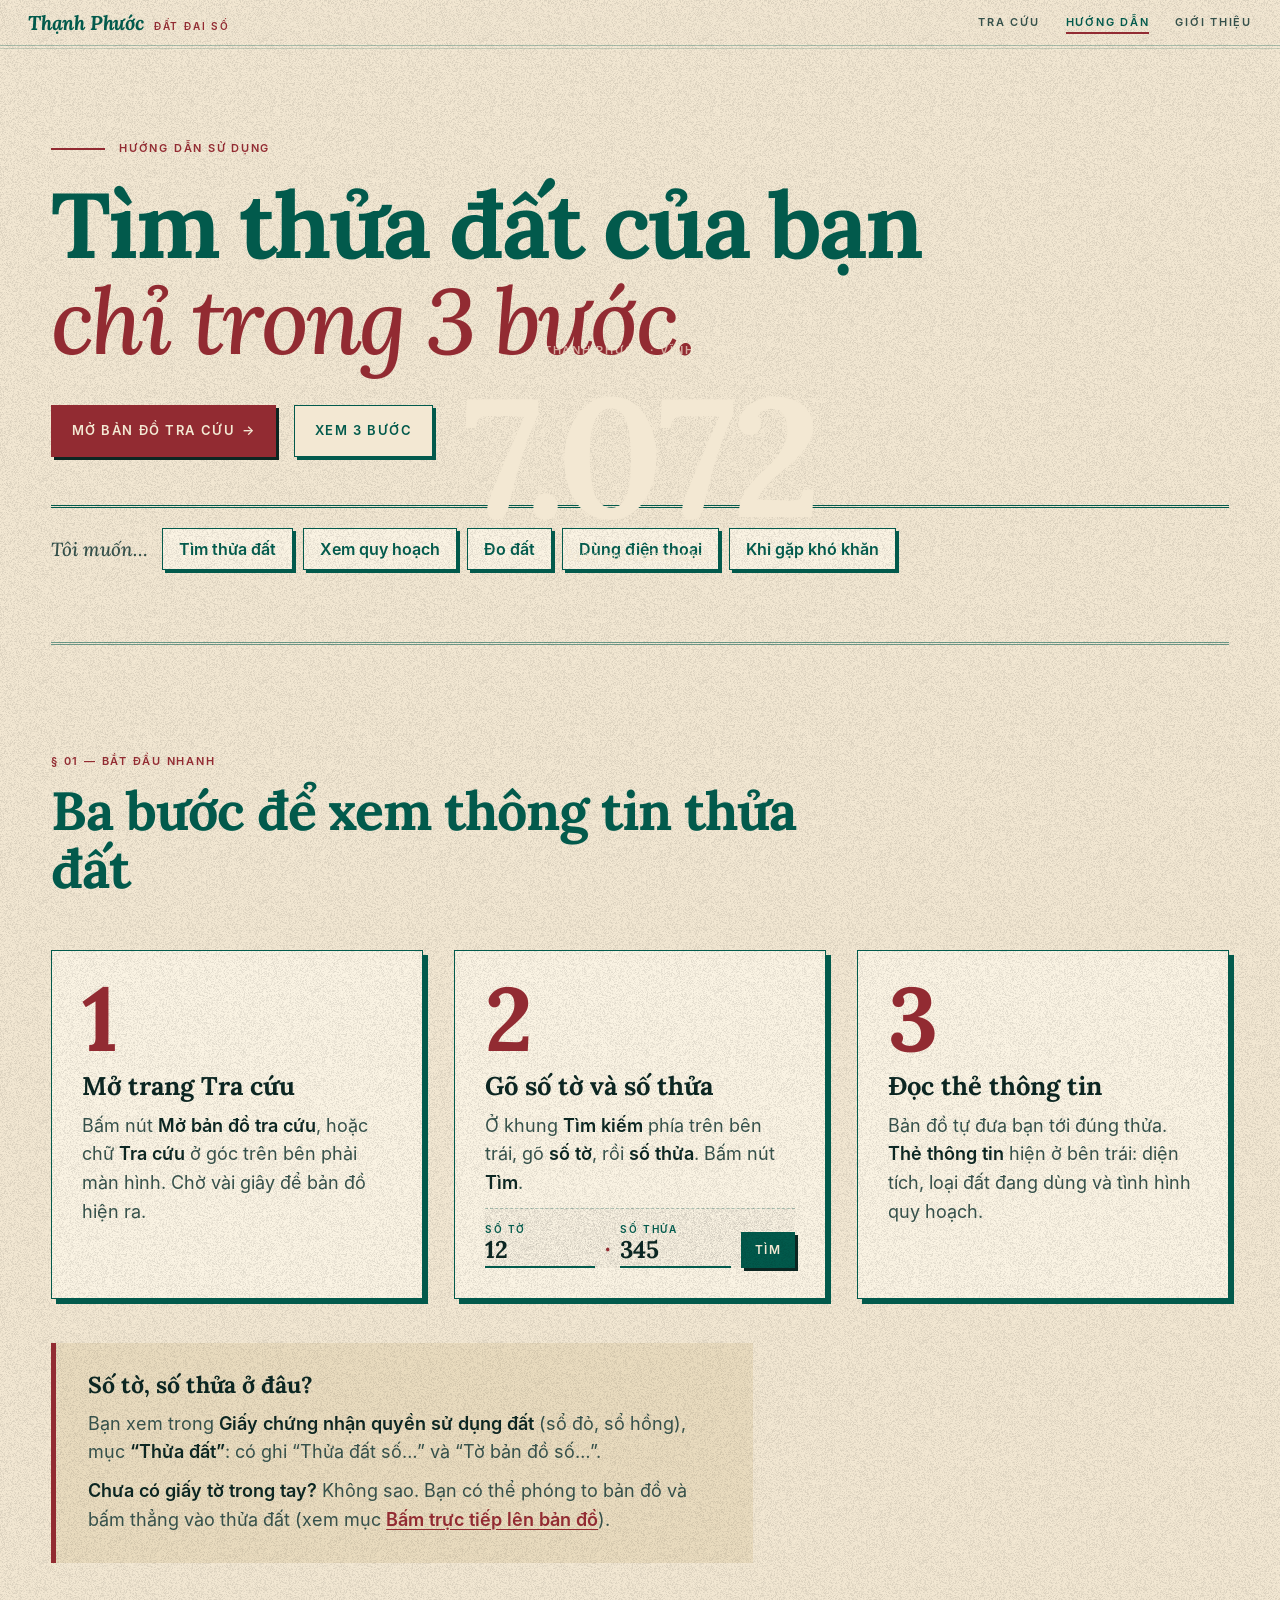
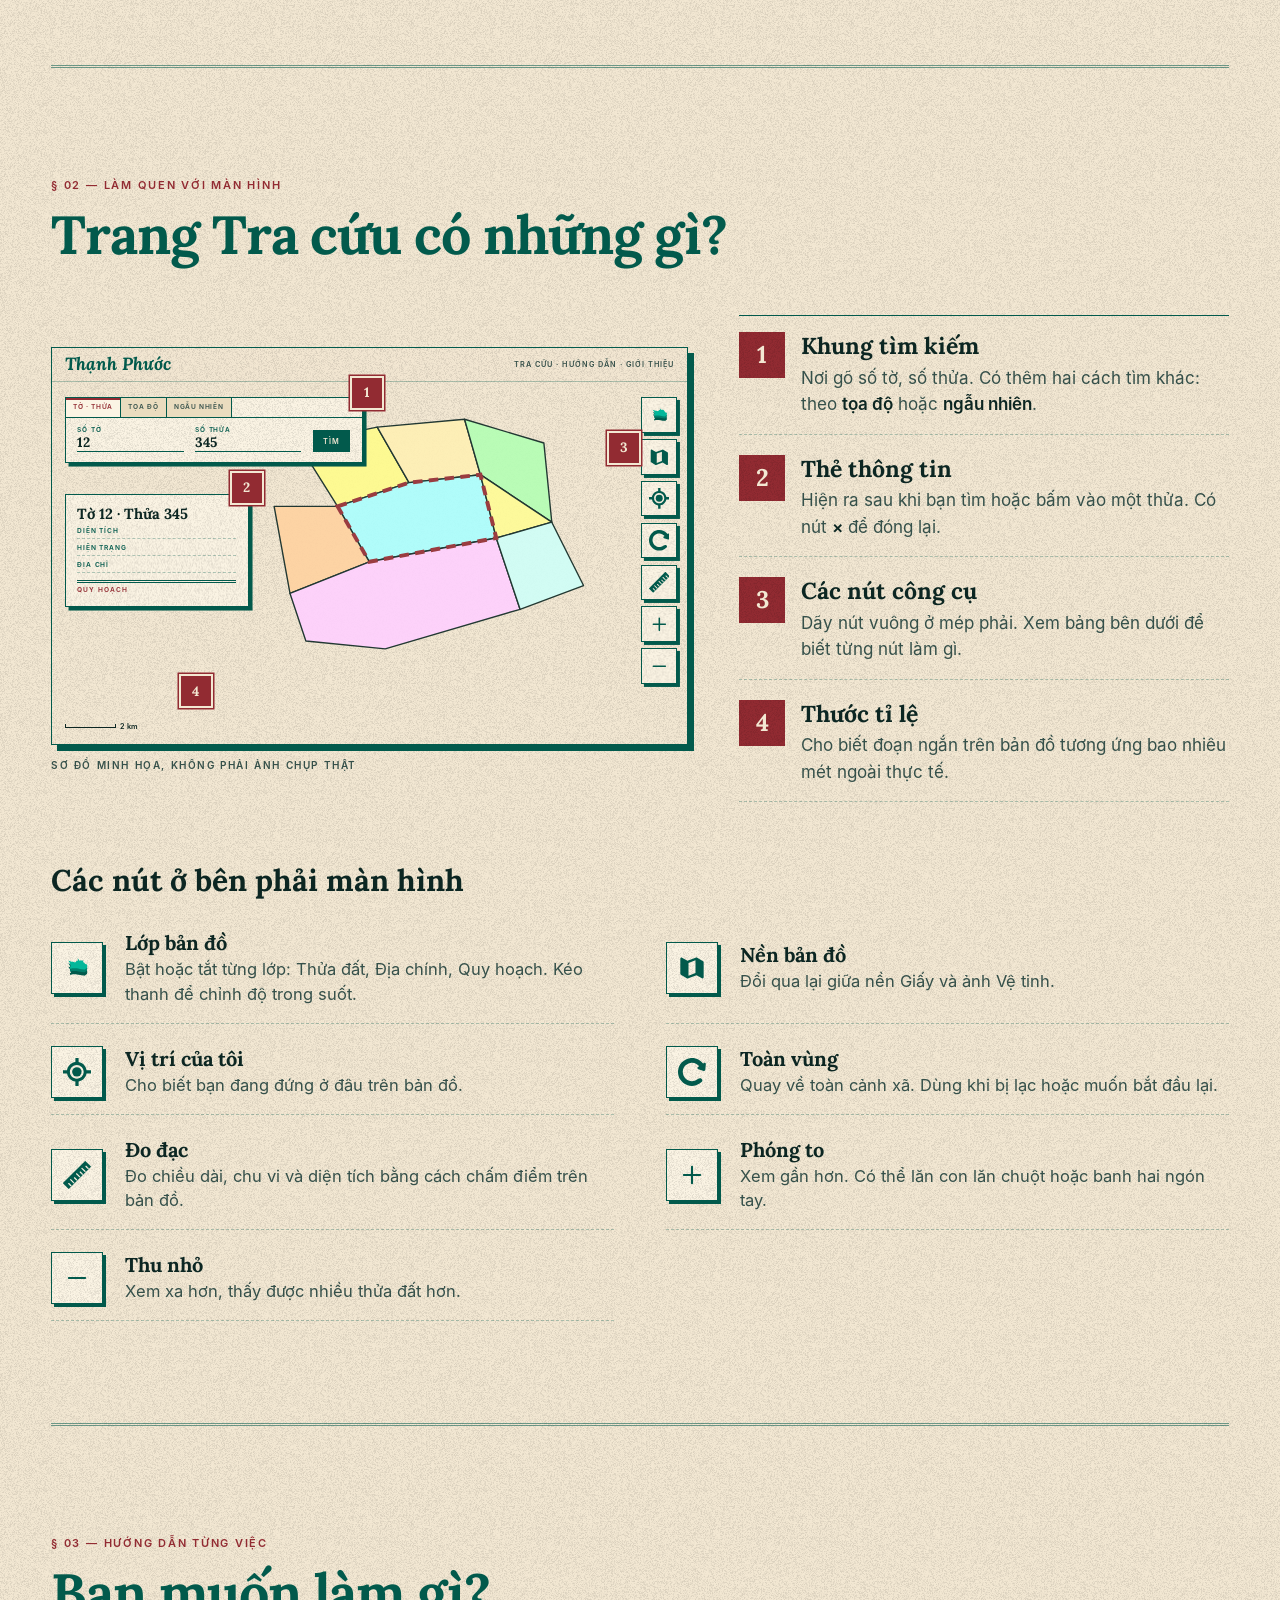
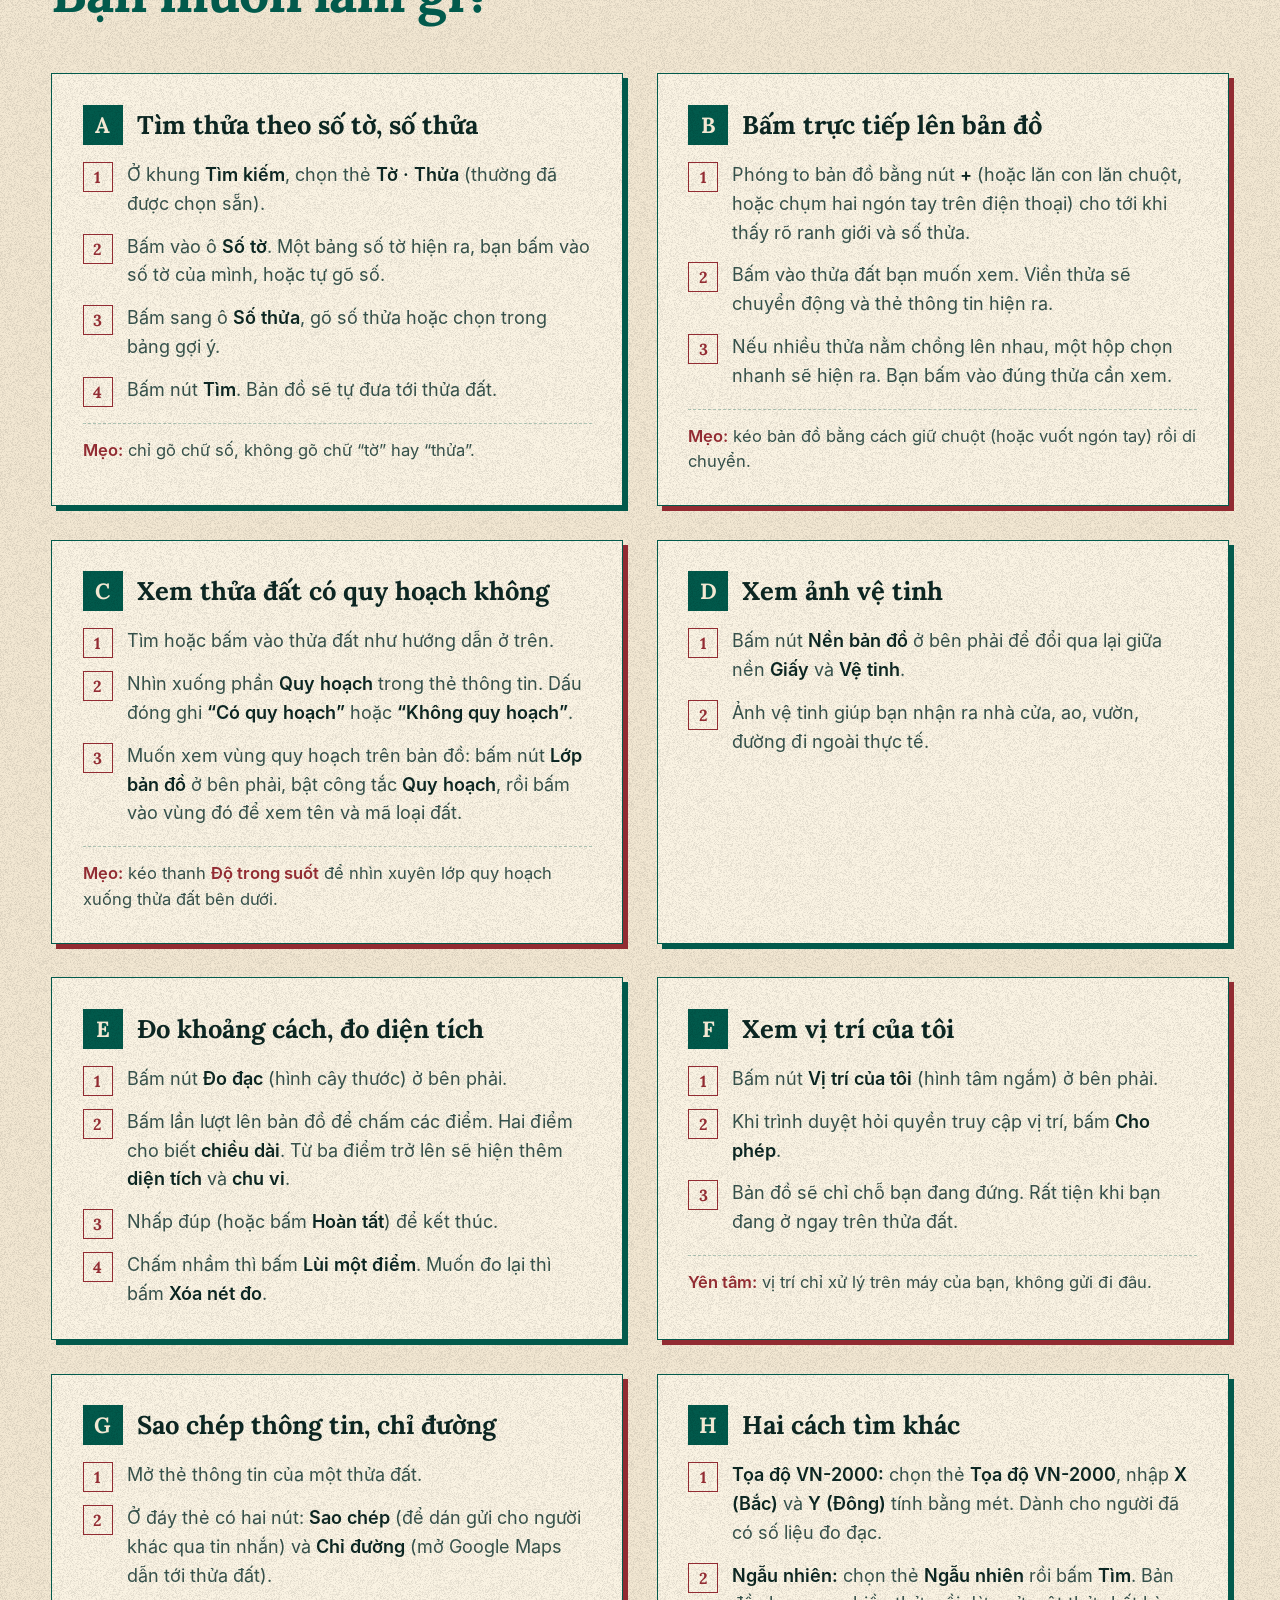
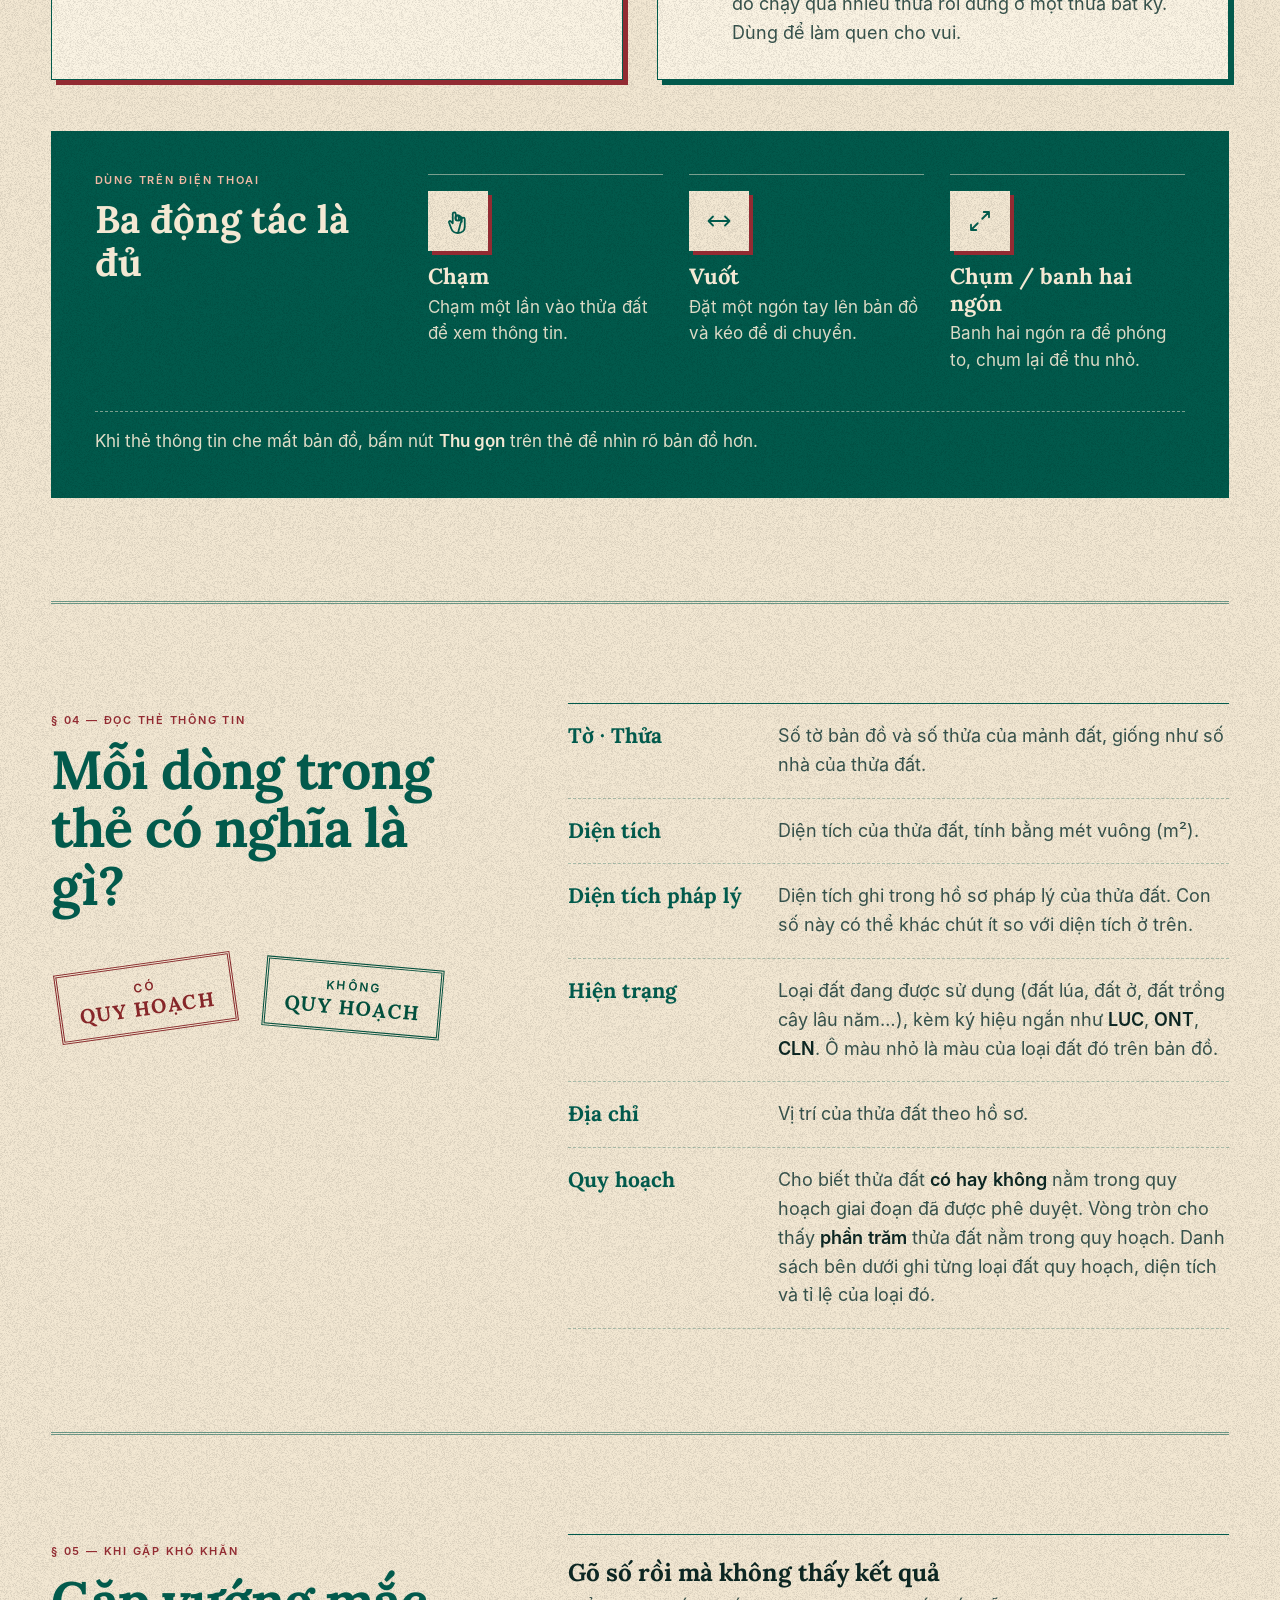
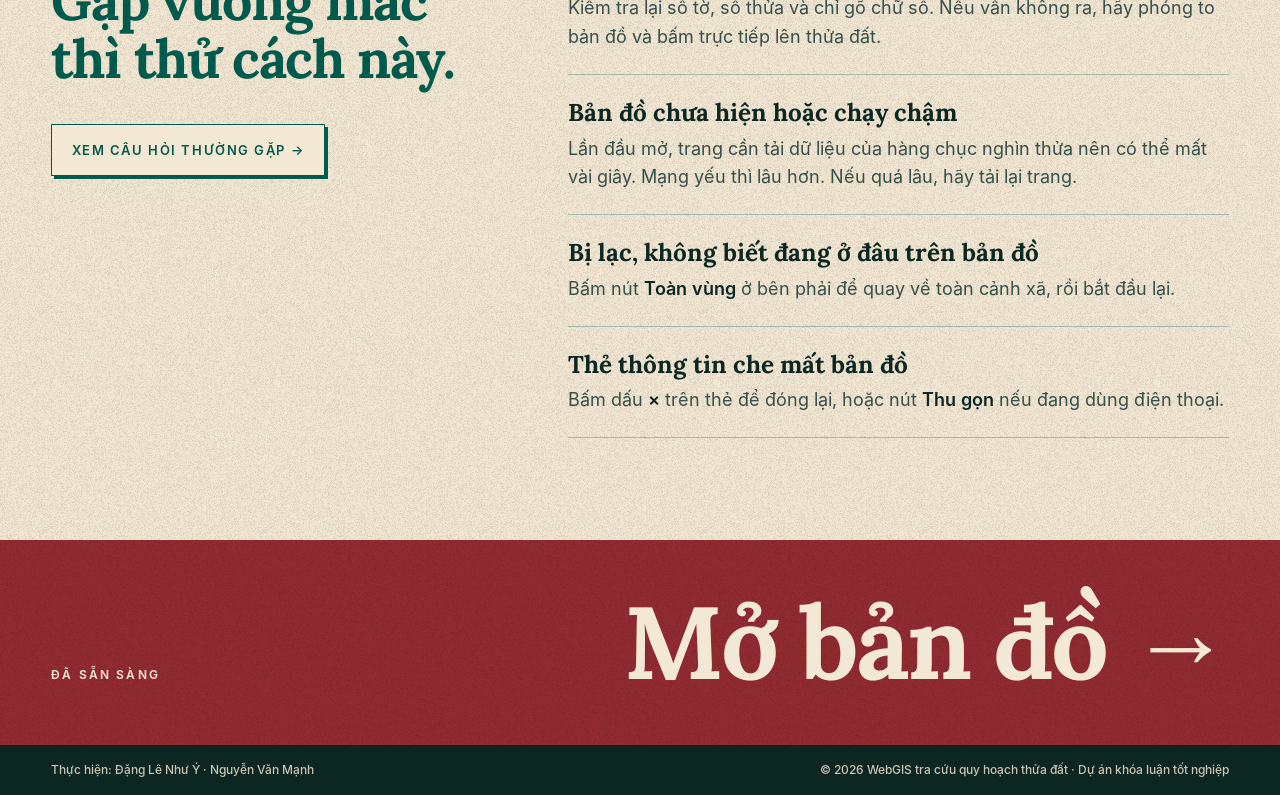
==== commit 65ba1c5c: "Thêm hiệu ứng cho hướng dẫn" ====
--- a/huongdan.html
+++ b/huongdan.html
@@ -301,6 +301,11 @@
   </footer>
 
   <div class="toast" id="toast" role="status" aria-live="polite"></div>
+  <div class="loader" id="loader" role="status" aria-live="polite">
+    <p class="tag" id="loader-tag"></p>
+    <p class="loader__n num" id="loader-n">0</p>
+    <p class="loader__t">đang mở hướng dẫn…</p>
+  </div>
   <canvas id="grain" aria-hidden="true"></canvas>
   <canvas id="curtain" aria-hidden="true"></canvas>
   <noscript><p class="noscript">Một số hình minh họa cần bật JavaScript. Nội dung hướng dẫn vẫn đọc được bình thường.</p></noscript>
--- a/assets/css/guide.css
+++ b/assets/css/guide.css
@@ -156,3 +156,10 @@
 /* hạt giấy trên mọi thẻ và bề mặt giấy của trang hướng dẫn (đặt cuối file để không bị các khai báo nền ở trên ghi đè) */
 .gk-s3, .gk-card, .gk-note, .gk-jump a, .gk-tools__i, .gk-legend__n, .gk-card h3 .num, .gk-screen__find, .gk-screen__card, .gk-screen__tools span, .gk-screen__bar, .gk-gest__i, .gk-mini, .gk-mini__b { background-image: var(--grain, none); background-size: 220px 220px; }
 .gk-jump a:hover { background-image: var(--grain, none); }
+
+/* màn tải (cùng kiểu với trang Tra cứu và Giới thiệu) */
+.loader { position: fixed; inset: 0; z-index: 110; display: grid; place-content: center; text-align: center; color: var(--paper); gap: 4px; pointer-events: none; }
+.loader .tag { color: rgba(243, 232, 211, .7); }
+.loader__n { margin: 0; font: 700 clamp(64px, 16vw, 168px)/1 var(--serif); letter-spacing: -.03em; }
+.loader__t { margin: 0; font: italic 400 16px/1.4 var(--serif); color: rgba(243, 232, 211, .8); }
+.loader[hidden], html:not(.js) .loader { display: none; }
